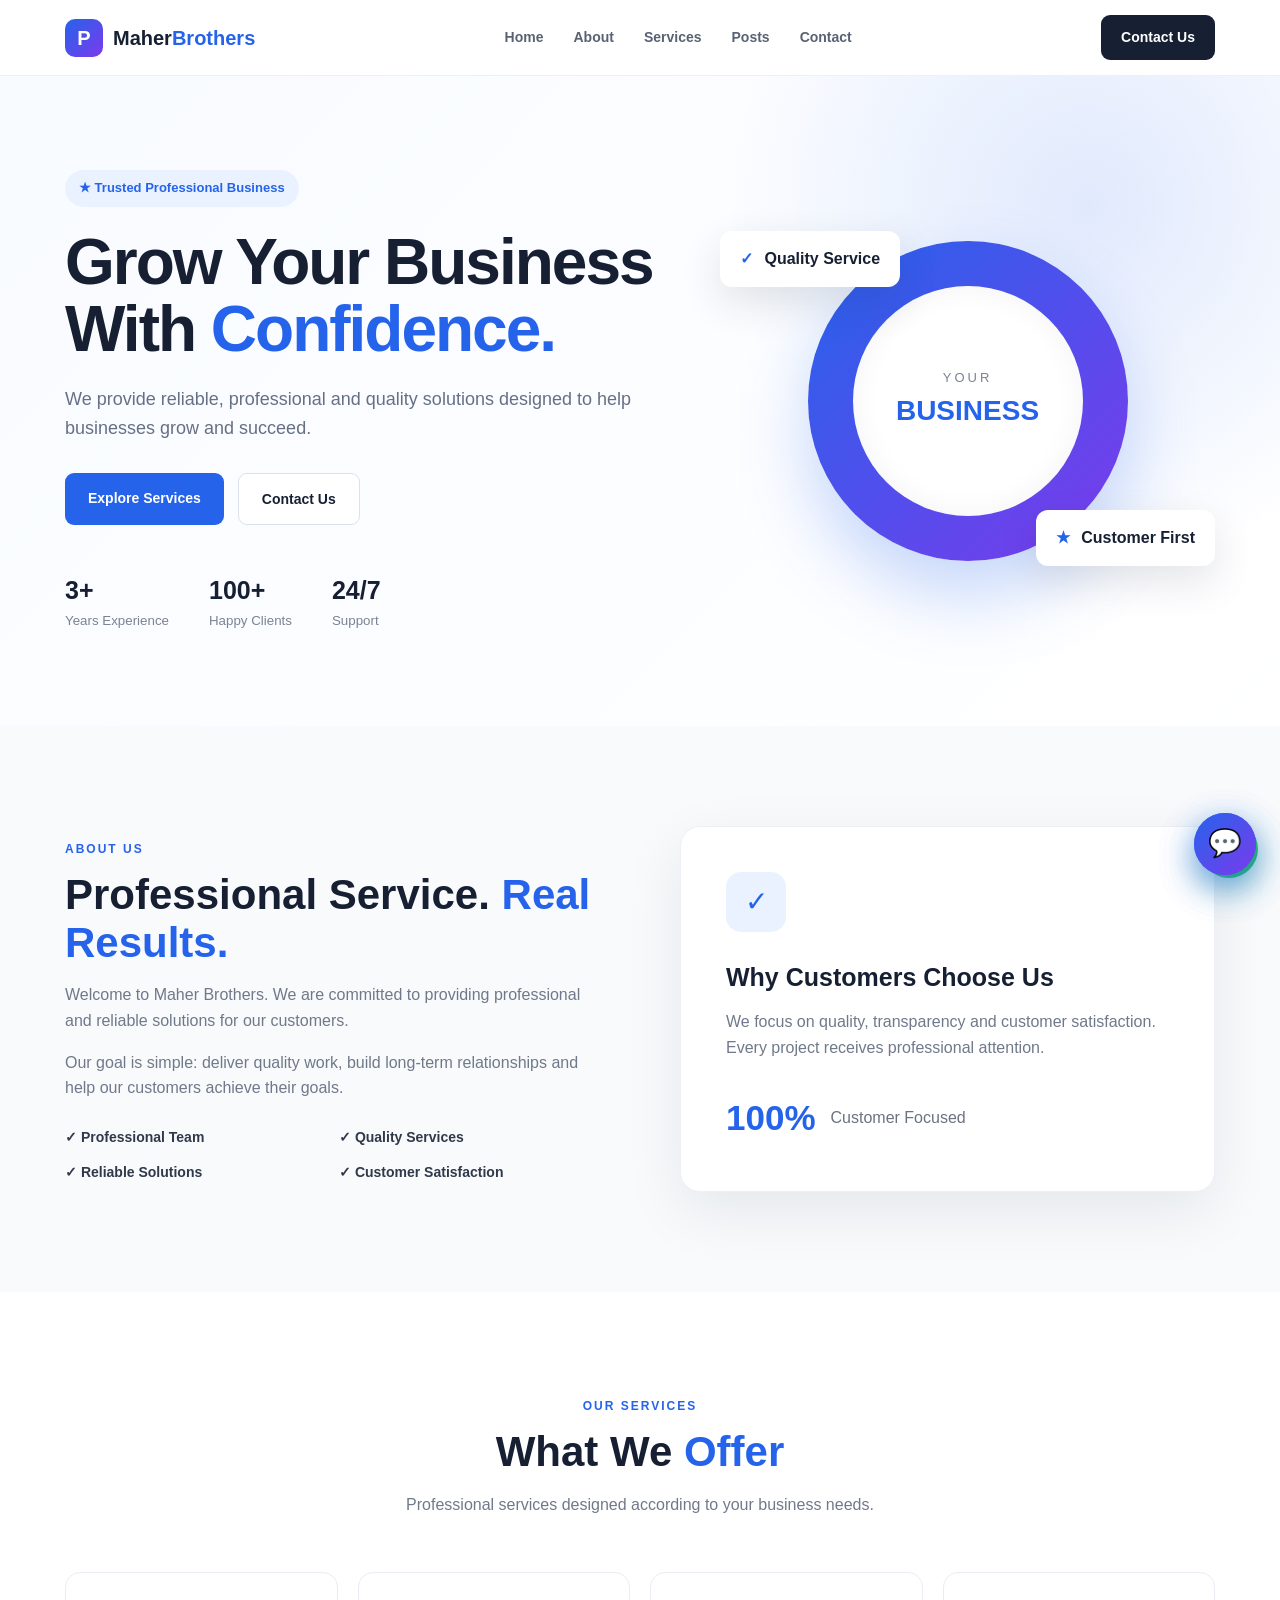
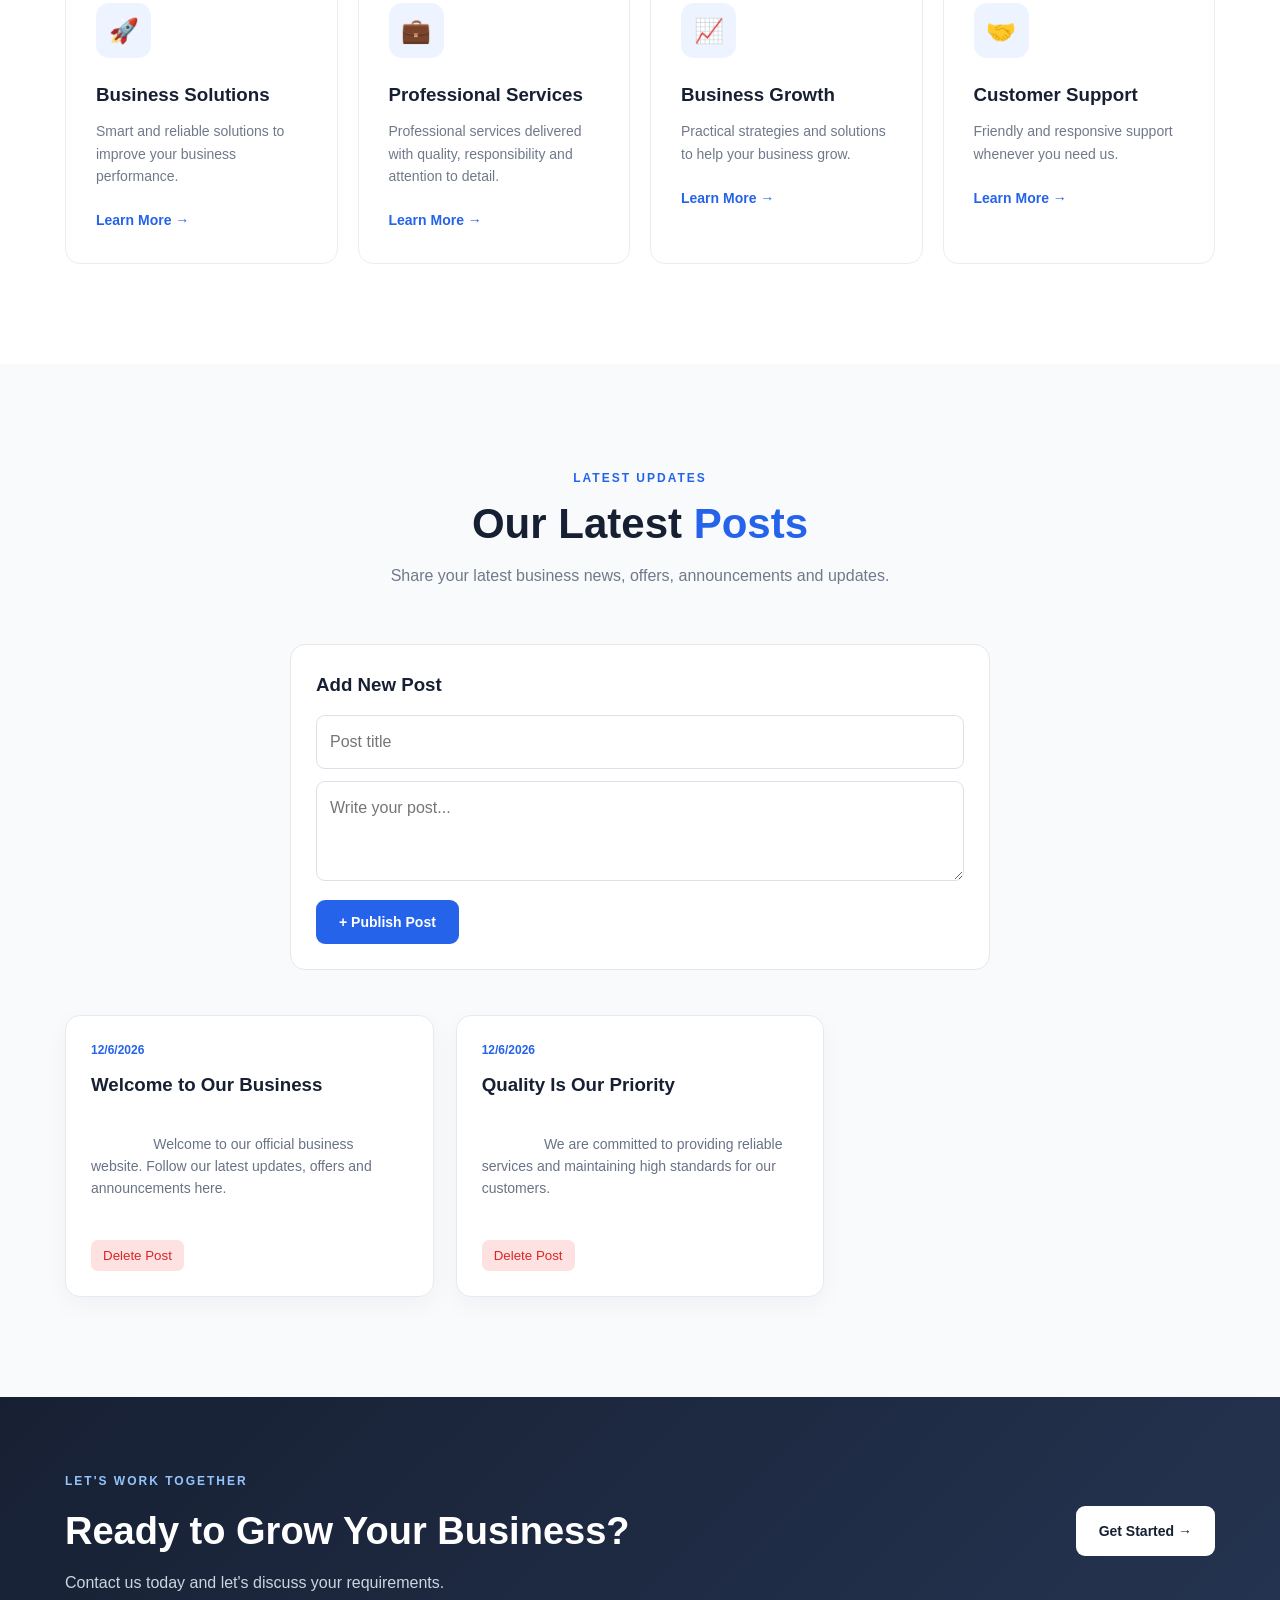
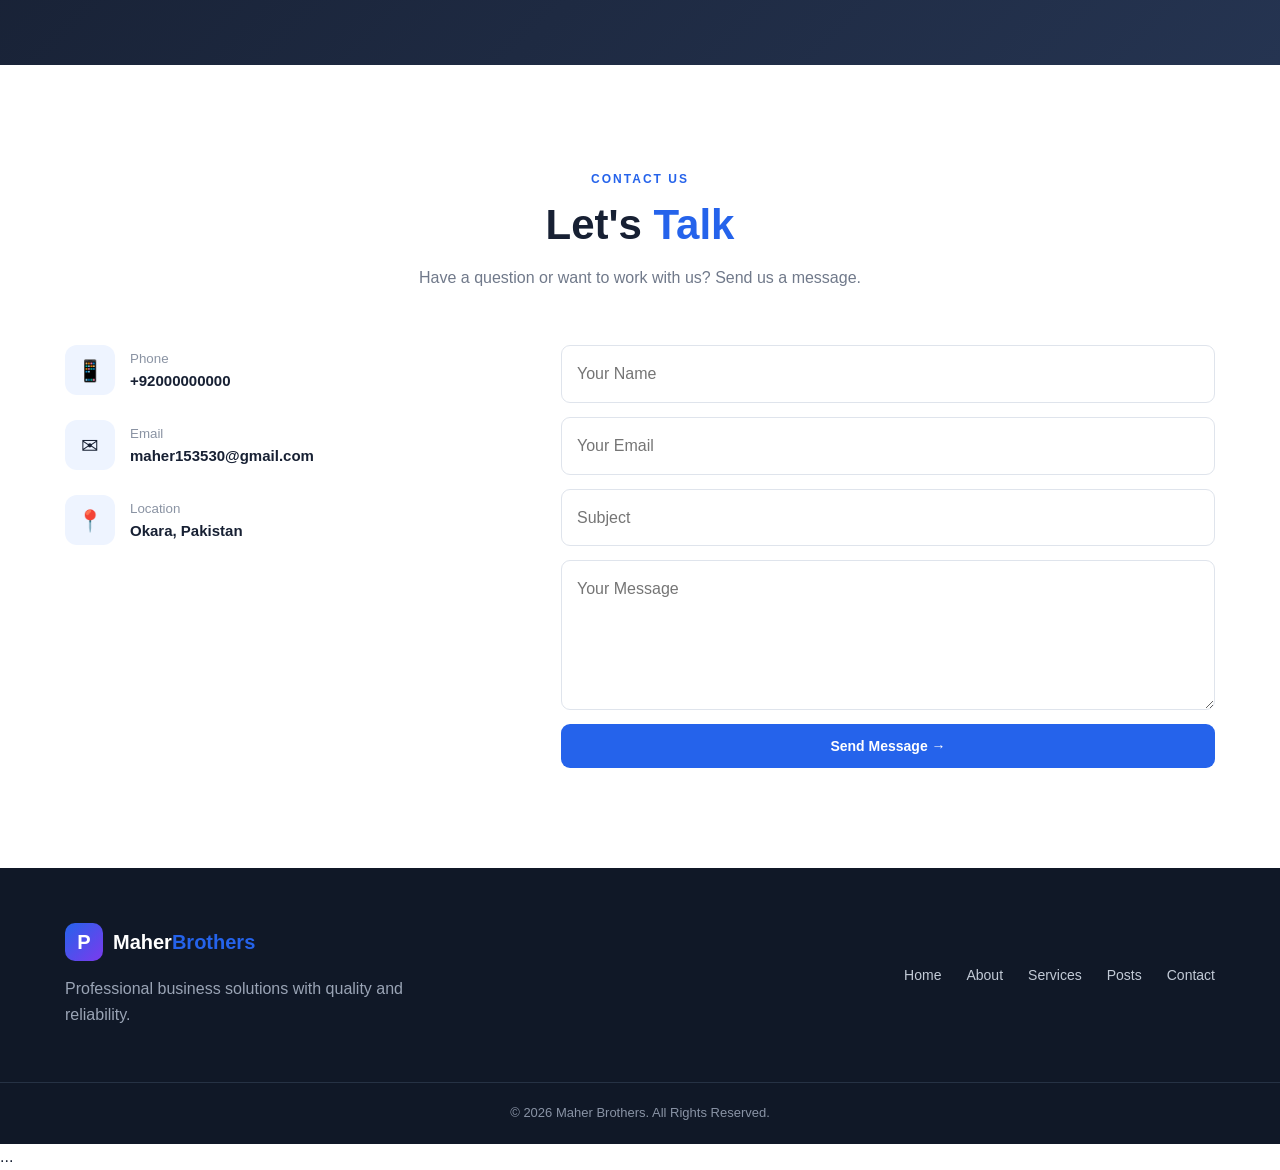
==== index.html @ 135125dd "Initial business website" ====
<!DOCTYPE html>
<html lang="en">
<head>
    <meta charset="UTF-8">
    <meta name="viewport" content="width=device-width, initial-scale=1.0">

    <title>Maher Group | Professional Business Solutions</title>

    <meta name="description"
          content="Maher Group provides professional products and services with quality, reliability and customer satisfaction.">

    <link rel="stylesheet" href="style.css">
</head>
<!-- CHAT WIDGET -->
<div
    class="chat-button"
    id="chatButton"
    onclick="openBusinessChat()"
>
    💬
</div>

<div class="chat-box" id="chatBox">

    <div class="chat-header">

        <div>
            <strong>Chat With Us</strong>
            <small>We usually reply quickly</small>
        </div>

        <button id="closeChat">
            ×
        </button>

    </div>


    <div class="chat-body" id="chatBody">

        <div class="chat-welcome">
            👋 Hello! How can we help you?
        </div>

    </div>


    <div class="visitor-form" id="visitorForm">

        <input
            type="text"
            id="visitorName"
            placeholder="Your name"
        >

        <button id="startChat">
            Start Chat
        </button>

    </div>


    <div
        class="chat-input-area"
        id="chatInputArea"
        style="display:none;"
    >

        <input
            type="text"
            id="chatMessage"
            placeholder="Type your message..."
        >

        <button id="sendChat">
            ➤
        </button>

    </div>

</div>

<body>

<!-- ================= NAVBAR ================= -->

<header class="navbar">

    <div class="container nav-container">

        <a href="#home" class="logo">
            <span class="logo-icon">P</span>
            <span>Maher<span>Brothers</span></span>
        </a>

        <nav id="navMenu">

            <a href="#home">Home</a>
            <a href="#about">About</a>
            <a href="#services">Services</a>
            <a href="#posts">Posts</a>
            <a href="#contact">Contact</a>

        </nav>

        <a href="#contact" class="nav-button">
            Contact Us
        </a>

        <button class="menu-btn" id="menuBtn">
            ☰
        </button>

    </div>

</header>


<!-- ================= HERO ================= -->

<section class="hero" id="home">

    <div class="container hero-content">

        <div class="hero-text">

            <span class="badge">
                ★ Trusted Professional Business
            </span>

            <h1>
                Grow Your Business With
                <span>Confidence.</span>
            </h1>

            <p>
                We provide reliable, professional and quality solutions
                designed to help businesses grow and succeed.
            </p>

            <div class="hero-buttons">

                <a href="#services" class="btn primary">
                    Explore Services
                </a>

                <a href="#contact" class="btn secondary">
                    Contact Us
                </a>

            </div>

            <div class="hero-stats">

                <div>
                    <strong>3+</strong>
                    <small>Years Experience</small>
                </div>

                <div>
                    <strong>100+</strong>
                    <small>Happy Clients</small>
                </div>

                <div>
                    <strong>24/7</strong>
                    <small>Support</small>
                </div>

            </div>

        </div>


        <div class="hero-card">

            <div class="floating-card card-one">
                <span>✓</span>
                Quality Service
            </div>

            <div class="business-circle">

                <div class="circle-inner">
                    <span>YOUR</span>
                    <strong>BUSINESS</strong>
                </div>

            </div>

            <div class="floating-card card-two">
                <span>★</span>
                Customer First
            </div>

        </div>

    </div>

</section>


<!-- ================= ABOUT ================= -->

<section class="section about" id="about">

    <div class="container two-column">

        <div>

            <span class="section-tag">
                ABOUT US
            </span>

            <h2>
                Professional Service.
                <span>Real Results.</span>
            </h2>

            <p>
                Welcome to Maher Brothers. We are committed to providing
                professional and reliable solutions for our customers.
            </p>

            <p>
                Our goal is simple: deliver quality work, build long-term
                relationships and help our customers achieve their goals.
            </p>

            <div class="check-list">

                <div>✓ Professional Team</div>
                <div>✓ Quality Services</div>
                <div>✓ Reliable Solutions</div>
                <div>✓ Customer Satisfaction</div>

            </div>

        </div>


        <div class="about-box">

            <div class="about-icon">
                ✓
            </div>

            <h3>
                Why Customers Choose Us
            </h3>

            <p>
                We focus on quality, transparency and customer satisfaction.
                Every project receives professional attention.
            </p>

            <div class="mini-stat">

                <strong>100%</strong>

                <span>
                    Customer Focused
                </span>

            </div>

        </div>

    </div>

</section>


<!-- ================= SERVICES ================= -->

<section class="section services" id="services">

    <div class="container">

        <div class="section-heading">

            <span class="section-tag">
                OUR SERVICES
            </span>

            <h2>
                What We <span>Offer</span>
            </h2>

            <p>
                Professional services designed according to your business needs.
            </p>

        </div>


        <div class="service-grid">

            <div class="service-card">

                <div class="service-icon">
                    🚀
                </div>

                <h3>
                    Business Solutions
                </h3>

                <p>
                    Smart and reliable solutions to improve your business
                    performance.
                </p>

                <a href="#contact">
                    Learn More →
                </a>

            </div>


            <div class="service-card">

                <div class="service-icon">
                    💼
                </div>

                <h3>
                    Professional Services
                </h3>

                <p>
                    Professional services delivered with quality,
                    responsibility and attention to detail.
                </p>

                <a href="#contact">
                    Learn More →
                </a>

            </div>


            <div class="service-card">

                <div class="service-icon">
                    📈
                </div>

                <h3>
                    Business Growth
                </h3>

                <p>
                    Practical strategies and solutions to help your business
                    grow.
                </p>

                <a href="#contact">
                    Learn More →
                </a>

            </div>


            <div class="service-card">

                <div class="service-icon">
                    🤝
                </div>

                <h3>
                    Customer Support
                </h3>

                <p>
                    Friendly and responsive support whenever you need us.
                </p>

                <a href="#contact">
                    Learn More →
                </a>

            </div>

        </div>

    </div>

</section>


<!-- ================= POSTS ================= -->

<section class="section posts-section" id="posts">

    <div class="container">

        <div class="section-heading">

            <span class="section-tag">
                LATEST UPDATES
            </span>

            <h2>
                Our Latest <span>Posts</span>
            </h2>

            <p>
                Share your latest business news, offers, announcements and updates.
            </p>

        </div>


        <!-- ADD POST AREA -->

        <div class="post-admin">

            <h3>
                Add New Post
            </h3>

            <input
                type="text"
                id="postTitle"
                placeholder="Post title"
            >

            <textarea
                id="postContent"
                placeholder="Write your post..."
            ></textarea>

            <button
                class="btn primary"
                onclick="addPost()"
            >
                + Publish Post
            </button>

        </div>


        <!-- POSTS -->

        <div
            class="posts-grid"
            id="postsContainer"
        >

        </div>

    </div>

</section>


<!-- ================= CTA ================= -->

<section class="cta">

    <div class="container cta-content">

        <div>

            <span>
                LET'S WORK TOGETHER
            </span>

            <h2>
                Ready to Grow Your Business?
            </h2>

            <p>
                Contact us today and let's discuss your requirements.
            </p>

        </div>

        <a href="#contact" class="btn white">
            Get Started →
        </a>

    </div>

</section>


<!-- ================= CONTACT ================= -->

<section class="section contact" id="contact">

    <div class="container">

        <div class="section-heading">

            <span class="section-tag">
                CONTACT US
            </span>

            <h2>
                Let's <span>Talk</span>
            </h2>

            <p>
                Have a question or want to work with us?
                Send us a message.
            </p>

        </div>


        <div class="contact-grid">

            <div class="contact-info">

                <div class="contact-item">

                    <div class="contact-icon">
                        📱
                    </div>

                    <div>
                        <small>Phone</small>
                        <strong>+92000000000</strong>
                    </div>

                </div>


                <div class="contact-item">

                    <div class="contact-icon">
                        ✉
                    </div>

                    <div>
                        <small>Email</small>
                        <strong>maher153530@gmail.com</strong>
                    </div>

                </div>


                <div class="contact-item">

                    <div class="contact-icon">
                        📍
                    </div>

                    <div>
                        <small>Location</small>
                        <strong>Okara, Pakistan</strong>
                    </div>

                </div>

            </div>


            <form
                class="contact-form"
                onsubmit="sendMessage(event)"
            >

                <input
                    type="text"
                    id="name"
                    placeholder="Your Name"
                    required
                >

                <input
                    type="email"
                    id="email"
                    placeholder="Your Email"
                    required
                >

                <input
                    type="text"
                    id="subject"
                    placeholder="Subject"
                    required
                >

                <textarea
                    id="message"
                    placeholder="Your Message"
                    required
                ></textarea>

                <button class="btn primary">
                    Send Message →
                </button>

            </form>

        </div>

    </div>

</section>


<!-- ================= WHATSAPP ================= -->

<a
    href="https://wa.me/92000000000"
    target="_blank"
    class="whatsapp"
    title="Chat on WhatsApp"
>
    <span>☎</span>
</a>


<!-- ================= FOOTER ================= -->

<footer>

    <div class="container footer-content">

        <div>

            <a href="#home" class="logo footer-logo">
                <span class="logo-icon">P</span>
                <span>Maher<span>Brothers</span></span>
            </a>

            <p>
                Professional business solutions with quality and reliability.
            </p>

        </div>


        <div class="footer-links">

            <a href="#home">Home</a>
            <a href="#about">About</a>
            <a href="#services">Services</a>
            <a href="#posts">Posts</a>
            <a href="#contact">Contact</a>

        </div>

    </div>


    <div class="copyright">

        © <span id="year"></span> Maher Brothers.
        All Rights Reserved.

    </div>

</footer>


<script src="script.js"></script>


<!-- CHAT WIDGET -->

<div class="chat-button" id="chatButton">
    💬
</div>

...
</body>
</html>
---- style.css ----
/* =========================
   RESET
========================= */

* {
    margin: 0;
    padding: 0;
    box-sizing: border-box;
}

html {
    scroll-behavior: smooth;
}

body {
    font-family: Arial, Helvetica, sans-serif;
    color: #172033;
    background: #ffffff;
    line-height: 1.6;
}

a {
    text-decoration: none;
    color: inherit;
}

.container {
    width: 90%;
    max-width: 1150px;
    margin: auto;
}


/* =========================
   NAVBAR
========================= */

.navbar {
    position: sticky;
    top: 0;
    z-index: 1000;
    background: rgba(255,255,255,0.95);
    backdrop-filter: blur(12px);
    border-bottom: 1px solid #edf0f5;
}

.nav-container {
    height: 75px;
    display: flex;
    align-items: center;
    justify-content: space-between;
}

.logo {
    display: flex;
    align-items: center;
    gap: 10px;
    font-size: 20px;
    font-weight: 800;
}

.logo > span:last-child > span {
    color: #2563eb;
}

.logo-icon {
    width: 38px;
    height: 38px;
    display: grid;
    place-items: center;
    color: white;
    border-radius: 10px;
    background: linear-gradient(135deg,#2563eb,#7c3aed);
}

nav {
    display: flex;
    gap: 30px;
}

nav a {
    font-size: 14px;
    font-weight: 600;
    color: #596274;
    transition: .3s;
}

nav a:hover {
    color: #2563eb;
}

.nav-button {
    padding: 11px 20px;
    border-radius: 9px;
    background: #172033;
    color: white;
    font-size: 14px;
    font-weight: 700;
}

.menu-btn {
    display: none;
    border: none;
    background: none;
    font-size: 27px;
    cursor: pointer;
}


/* =========================
   HERO
========================= */

.hero {
    min-height: 650px;
    display: flex;
    align-items: center;
    background:
        radial-gradient(circle at 85% 20%, rgba(37,99,235,.13), transparent 30%),
        linear-gradient(135deg,#f8fbff,#ffffff);
}

.hero-content {
    display: grid;
    grid-template-columns: 1.1fr .9fr;
    align-items: center;
    gap: 50px;
    padding: 70px 0;
}

.badge {
    display: inline-block;
    padding: 8px 14px;
    background: #eaf2ff;
    color: #2563eb;
    border-radius: 30px;
    font-size: 13px;
    font-weight: 700;
    margin-bottom: 22px;
}

.hero h1 {
    font-size: clamp(42px,5vw,68px);
    line-height: 1.05;
    letter-spacing: -2px;
    margin-bottom: 22px;
}

.hero h1 span {
    color: #2563eb;
}

.hero p {
    max-width: 600px;
    color: #667085;
    font-size: 18px;
    margin-bottom: 30px;
}

.hero-buttons {
    display: flex;
    gap: 14px;
    margin-bottom: 45px;
}

.btn {
    display: inline-block;
    padding: 14px 23px;
    border-radius: 9px;
    border: none;
    cursor: pointer;
    font-weight: 700;
    font-size: 14px;
    transition: .3s;
}

.primary {
    background: #2563eb;
    color: white;
}

.primary:hover {
    background: #1d4ed8;
    transform: translateY(-2px);
}

.secondary {
    border: 1px solid #dce2eb;
    color: #172033;
    background: white;
}

.secondary:hover {
    border-color: #2563eb;
    color: #2563eb;
}

.hero-stats {
    display: flex;
    gap: 40px;
}

.hero-stats div {
    display: flex;
    flex-direction: column;
}

.hero-stats strong {
    font-size: 25px;
}

.hero-stats small {
    color: #7a8394;
}


/* HERO VISUAL */

.hero-card {
    min-height: 420px;
    position: relative;
    display: grid;
    place-items: center;
}

.business-circle {
    width: 320px;
    height: 320px;
    border-radius: 50%;
    display: grid;
    place-items: center;
    background:
        linear-gradient(135deg,#2563eb,#7c3aed);
    box-shadow: 0 35px 70px rgba(37,99,235,.25);
}

.circle-inner {
    width: 230px;
    height: 230px;
    border-radius: 50%;
    background: white;
    display: flex;
    flex-direction: column;
    align-items: center;
    justify-content: center;
    box-shadow: inset 0 0 30px rgba(0,0,0,.05);
}

.circle-inner span {
    font-size: 13px;
    letter-spacing: 3px;
    color: #7a8394;
}

.circle-inner strong {
    color: #2563eb;
    font-size: 28px;
}

.floating-card {
    position: absolute;
    padding: 15px 20px;
    background: white;
    border-radius: 12px;
    box-shadow: 0 15px 40px rgba(31,41,55,.12);
    font-weight: 700;
}

.floating-card span {
    color: #2563eb;
    margin-right: 7px;
}

.card-one {
    top: 40px;
    left: 0;
}

.card-two {
    bottom: 45px;
    right: 0;
}


/* =========================
   SECTIONS
========================= */

.section {
    padding: 100px 0;
}

.section-tag {
    display: inline-block;
    color: #2563eb;
    font-size: 12px;
    font-weight: 800;
    letter-spacing: 2px;
    margin-bottom: 12px;
}

.section-heading {
    text-align: center;
    max-width: 650px;
    margin: 0 auto 55px;
}

.section-heading h2,
.two-column h2 {
    font-size: 42px;
    line-height: 1.15;
    margin-bottom: 15px;
}

.section-heading h2 span,
.two-column h2 span {
    color: #2563eb;
}

.section-heading p,
.two-column p {
    color: #70798a;
}


/* =========================
   ABOUT
========================= */

.about {
    background: #f8fafc;
}

.two-column {
    display: grid;
    grid-template-columns: 1fr 1fr;
    gap: 80px;
    align-items: center;
}

.two-column p {
    margin-bottom: 16px;
}

.check-list {
    margin-top: 25px;
    display: grid;
    grid-template-columns: 1fr 1fr;
    gap: 13px;
    font-weight: 700;
    font-size: 14px;
}

.check-list div {
    color: #30394a;
}

.about-box {
    padding: 45px;
    background: white;
    border-radius: 20px;
    box-shadow: 0 20px 60px rgba(15,23,42,.08);
    border: 1px solid #edf0f5;
}

.about-icon {
    width: 60px;
    height: 60px;
    display: grid;
    place-items: center;
    border-radius: 15px;
    background: #eaf2ff;
    color: #2563eb;
    font-size: 28px;
    margin-bottom: 25px;
}

.about-box h3 {
    font-size: 25px;
    margin-bottom: 12px;
}

.mini-stat {
    display: flex;
    align-items: center;
    gap: 15px;
    margin-top: 30px;
}

.mini-stat strong {
    font-size: 35px;
    color: #2563eb;
}

.mini-stat span {
    color: #6b7280;
}


/* =========================
   SERVICES
========================= */

.service-grid {
    display: grid;
    grid-template-columns: repeat(4,1fr);
    gap: 20px;
}

.service-card {
    padding: 30px;
    border: 1px solid #e9edf3;
    border-radius: 15px;
    transition: .3s;
    background: white;
}

.service-card:hover {
    transform: translateY(-7px);
    box-shadow: 0 20px 45px rgba(15,23,42,.09);
    border-color: #cddcff;
}

.service-icon {
    width: 55px;
    height: 55px;
    display: grid;
    place-items: center;
    background: #eef4ff;
    border-radius: 13px;
    font-size: 24px;
    margin-bottom: 22px;
}

.service-card h3 {
    margin-bottom: 10px;
}

.service-card p {
    color: #70798a;
    font-size: 14px;
    margin-bottom: 20px;
}

.service-card a {
    color: #2563eb;
    font-weight: 700;
    font-size: 14px;
}


/* =========================
   POSTS
========================= */

.posts-section {
    background: #f8fafc;
}

.post-admin {
    max-width: 700px;
    margin: 0 auto 45px;
    padding: 25px;
    background: white;
    border-radius: 15px;
    border: 1px solid #e5e7eb;
}

.post-admin h3 {
    margin-bottom: 15px;
}

.post-admin input,
.post-admin textarea {
    width: 100%;
    border: 1px solid #dce1e9;
    border-radius: 9px;
    padding: 13px;
    margin-bottom: 12px;
    font: inherit;
    outline: none;
}

.post-admin textarea {
    min-height: 100px;
    resize: vertical;
}

.post-admin input:focus,
.post-admin textarea:focus {
    border-color: #2563eb;
}

.posts-grid {
    display: grid;
    grid-template-columns: repeat(3,1fr);
    gap: 22px;
}

.post-card {
    background: white;
    border-radius: 15px;
    padding: 25px;
    border: 1px solid #e6eaf0;
    box-shadow: 0 8px 25px rgba(15,23,42,.04);
}

.post-date {
    color: #2563eb;
    font-size: 12px;
    font-weight: 700;
    margin-bottom: 10px;
}

.post-card h3 {
    margin-bottom: 10px;
}

.post-card p {
    color: #697386;
    font-size: 14px;
    white-space: pre-wrap;
}

.delete-post {
    margin-top: 18px;
    border: none;
    background: #fee2e2;
    color: #dc2626;
    padding: 8px 12px;
    border-radius: 7px;
    cursor: pointer;
}


/* =========================
   CTA
========================= */

.cta {
    padding: 70px 0;
    background: linear-gradient(135deg,#172033,#253451);
    color: white;
}

.cta-content {
    display: flex;
    align-items: center;
    justify-content: space-between;
    gap: 30px;
}

.cta span {
    color: #93c5fd;
    font-size: 12px;
    font-weight: 800;
    letter-spacing: 2px;
}

.cta h2 {
    font-size: 38px;
    margin: 8px 0;
}

.cta p {
    color: #cbd5e1;
}

.white {
    background: white;
    color: #172033;
}


/* =========================
   CONTACT
========================= */

.contact-grid {
    display: grid;
    grid-template-columns: .8fr 1.2fr;
    gap: 60px;
}

.contact-info {
    display: flex;
    flex-direction: column;
    gap: 25px;
}

.contact-item {
    display: flex;
    gap: 15px;
    align-items: center;
}

.contact-icon {
    width: 50px;
    height: 50px;
    display: grid;
    place-items: center;
    background: #eef4ff;
    border-radius: 12px;
    font-size: 21px;
}

.contact-item div:last-child {
    display: flex;
    flex-direction: column;
}

.contact-item small {
    color: #8a93a3;
}

.contact-item strong {
    font-size: 15px;
}

.contact-form {
    display: flex;
    flex-direction: column;
    gap: 14px;
}

.contact-form input,
.contact-form textarea {
    width: 100%;
    padding: 15px;
    border: 1px solid #dfe4ec;
    border-radius: 9px;
    outline: none;
    font: inherit;
}

.contact-form textarea {
    min-height: 150px;
    resize: vertical;
}

.contact-form input:focus,
.contact-form textarea:focus {
    border-color: #2563eb;
}


/* =========================
   WHATSAPP
========================= */

.whatsapp {
    position: fixed;
    right: 22px;
    bottom: 22px;
    width: 58px;
    height: 58px;
    border-radius: 50%;
    display: grid;
    place-items: center;
    background: #22c55e;
    color: white;
    font-size: 24px;
    box-shadow: 0 10px 30px rgba(34,197,94,.35);
    z-index: 999;
}


/* =========================
   FOOTER
========================= */

footer {
    background: #101827;
    color: white;
}

.footer-content {
    padding: 55px 0;
    display: flex;
    justify-content: space-between;
    gap: 30px;
}

.footer-logo {
    margin-bottom: 15px;
}

.footer-content p {
    color: #9aa4b5;
    max-width: 350px;
}

.footer-links {
    display: flex;
    gap: 25px;
    align-items: center;
}

.footer-links a {
    color: #c2cad6;
    font-size: 14px;
}

.footer-links a:hover {
    color: white;
}

.copyright {
    border-top: 1px solid #263244;
    text-align: center;
    padding: 20px;
    color: #8993a5;
    font-size: 13px;
}


/* =========================
   MOBILE
========================= */

@media(max-width:900px) {

    nav {
        position: absolute;
        top: 75px;
        left: 0;
        right: 0;
        background: white;
        display: none;
        flex-direction: column;
        padding: 25px;
        border-bottom: 1px solid #eee;
    }

    nav.active {
        display: flex;
    }

    .nav-button {
        display: none;
    }

    .menu-btn {
        display: block;
    }

    .hero-content,
    .two-column,
    .contact-grid {
        grid-template-columns: 1fr;
    }

    .hero {
        min-height: auto;
    }

    .hero-card {
        min-height: 350px;
    }

    .service-grid {
        grid-template-columns: 1fr 1fr;
    }

    .posts-grid {
        grid-template-columns: 1fr 1fr;
    }

    .cta-content {
        flex-direction: column;
        align-items: flex-start;
    }

}


@media(max-width:600px) {

    .section {
        padding: 70px 0;
    }

    .hero-content {
        padding: 50px 0;
    }

    .hero h1 {
        font-size: 42px;
    }

    .hero-buttons {
        flex-direction: column;
    }

    .hero-buttons .btn {
        text-align: center;
    }

    .hero-stats {
        gap: 20px;
    }

    .business-circle {
        width: 250px;
        height: 250px;
    }

    .circle-inner {
        width: 180px;
        height: 180px;
    }

    .circle-inner strong {
        font-size: 22px;
    }

    .floating-card {
        font-size: 12px;
        padding: 11px;
    }

    .card-one {
        left: 0;
    }

    .card-two {
        right: 0;
    }

    .section-heading h2,
    .two-column h2 {
        font-size: 34px;
    }

    .service-grid,
    .posts-grid {
        grid-template-columns: 1fr;
    }

    .check-list {
        grid-template-columns: 1fr;
    }

    .about-box {
        padding: 30px;
    }

    .cta h2 {
        font-size: 30px;
    }

    .footer-content {
        flex-direction: column;
    }

    .footer-links {
        flex-wrap: wrap;
    }

}
/* =========================
   CHAT WIDGET
========================= */

.chat-button {
    position: fixed;
    right: 24px;
    bottom: 25px;
    width: 62px;
    height: 62px;
    border-radius: 50%;
    background: linear-gradient(135deg, #2563eb, #7c3aed);
    color: white;
    display: grid;
    place-items: center;
    font-size: 27px;
    cursor: pointer;
    box-shadow: 0 12px 35px rgba(37, 99, 235, .35);
    z-index: 2000;
    transition: .3s;
}

.chat-button:hover {
    transform: scale(1.08);
}


.chat-box {
    position: fixed;
    right: 24px;
    bottom: 100px;
    width: 350px;
    height: 500px;
    background: white;
    border-radius: 18px;
    overflow: hidden;
    box-shadow: 0 25px 70px rgba(15, 23, 42, .22);
    border: 1px solid #e5e7eb;
    display: none;
    flex-direction: column;
    z-index: 1999;
}

.chat-box.active {
    display: flex;
}


/* CHAT HEADER */

.chat-header {
    min-height: 70px;
    padding: 15px 18px;
    background: linear-gradient(135deg, #2563eb, #7c3aed);
    color: white;
    display: flex;
    align-items: center;
    justify-content: space-between;
}

.chat-header div {
    display: flex;
    flex-direction: column;
}

.chat-header strong {
    font-size: 16px;
}

.chat-header small {
    opacity: .85;
    font-size: 11px;
    margin-top: 3px;
}

.chat-header button {
    border: none;
    background: rgba(255,255,255,.15);
    color: white;
    width: 32px;
    height: 32px;
    border-radius: 50%;
    font-size: 22px;
    cursor: pointer;
}


/* CHAT BODY */

.chat-body {
    flex: 1;
    padding: 18px;
    overflow-y: auto;
    background: #f8fafc;
}

.chat-welcome {
    display: inline-block;
    max-width: 85%;
    padding: 11px 14px;
    background: white;
    border-radius: 13px 13px 13px 3px;
    box-shadow: 0 4px 12px rgba(15,23,42,.05);
    color: #374151;
    font-size: 13px;
}


/* VISITOR FORM */

.visitor-form {
    padding: 15px;
    border-top: 1px solid #e5e7eb;
    background: white;
}

.visitor-form input {
    width: 100%;
    padding: 11px;
    border: 1px solid #dfe4ec;
    border-radius: 8px;
    margin-bottom: 9px;
    outline: none;
}

.visitor-form button {
    width: 100%;
    padding: 11px;
    border: none;
    border-radius: 8px;
    background: #2563eb;
    color: white;
    font-weight: 700;
    cursor: pointer;
}


/* CHAT INPUT */

.chat-input-area {
    padding: 12px;
    display: flex;
    gap: 8px;
    background: white;
    border-top: 1px solid #e5e7eb;
}

.chat-input-area input {
    flex: 1;
    min-width: 0;
    padding: 11px;
    border: 1px solid #dfe4ec;
    border-radius: 9px;
    outline: none;
}

.chat-input-area button {
    width: 44px;
    border: none;
    border-radius: 9px;
    background: #2563eb;
    color: white;
    font-size: 18px;
    cursor: pointer;
}


/* MESSAGE */

.chat-message {
    margin-bottom: 10px;
    padding: 10px 13px;
    max-width: 85%;
    border-radius: 13px;
    font-size: 13px;
    word-wrap: break-word;
}

.chat-message.visitor {
    margin-left: auto;
    background: #2563eb;
    color: white;
    border-radius: 13px 13px 3px 13px;
}

.chat-message.admin {
    margin-right: auto;
    background: white;
    color: #374151;
    border-radius: 13px 13px 13px 3px;
}


/* MOBILE */

@media(max-width:600px) {

    .chat-box {
        right: 10px;
        left: 10px;
        bottom: 90px;
        width: auto;
        height: 500px;
    }

    .chat-button {
        right: 17px;
        bottom: 18px;
    }

}
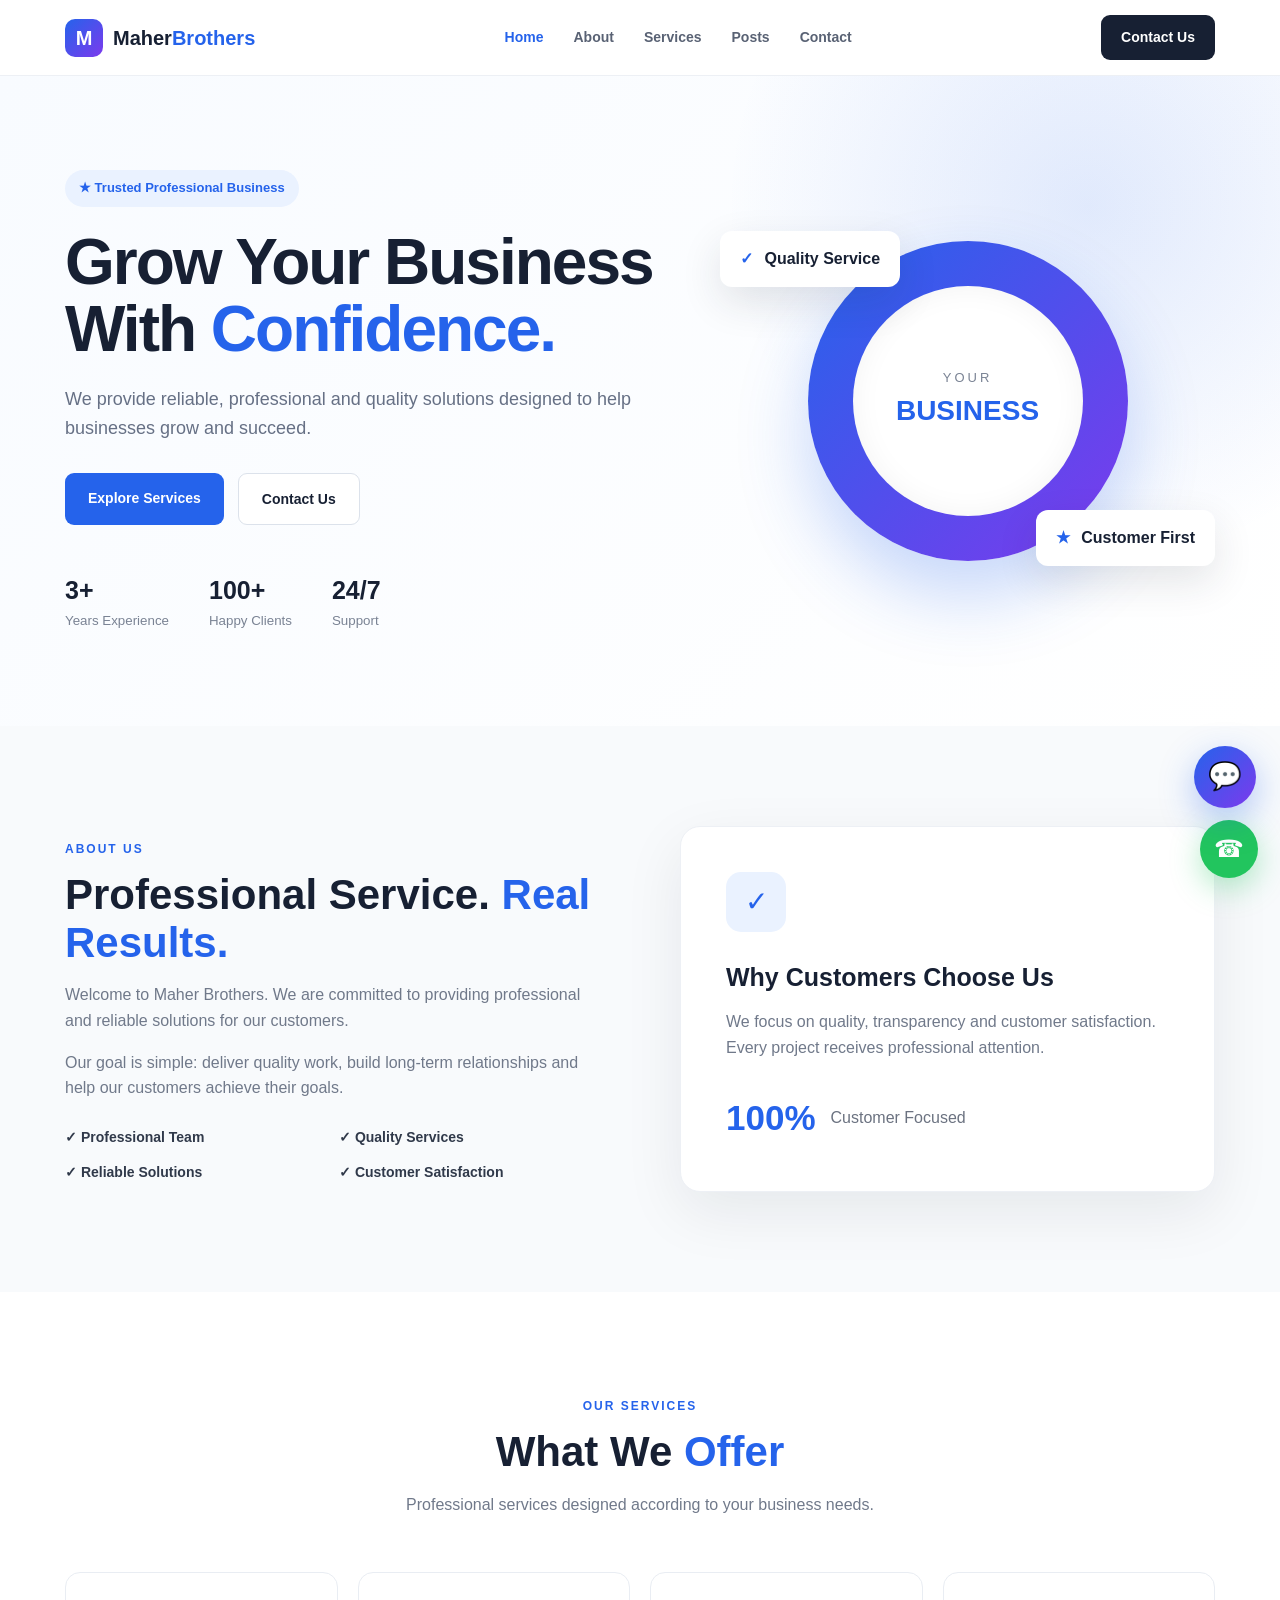
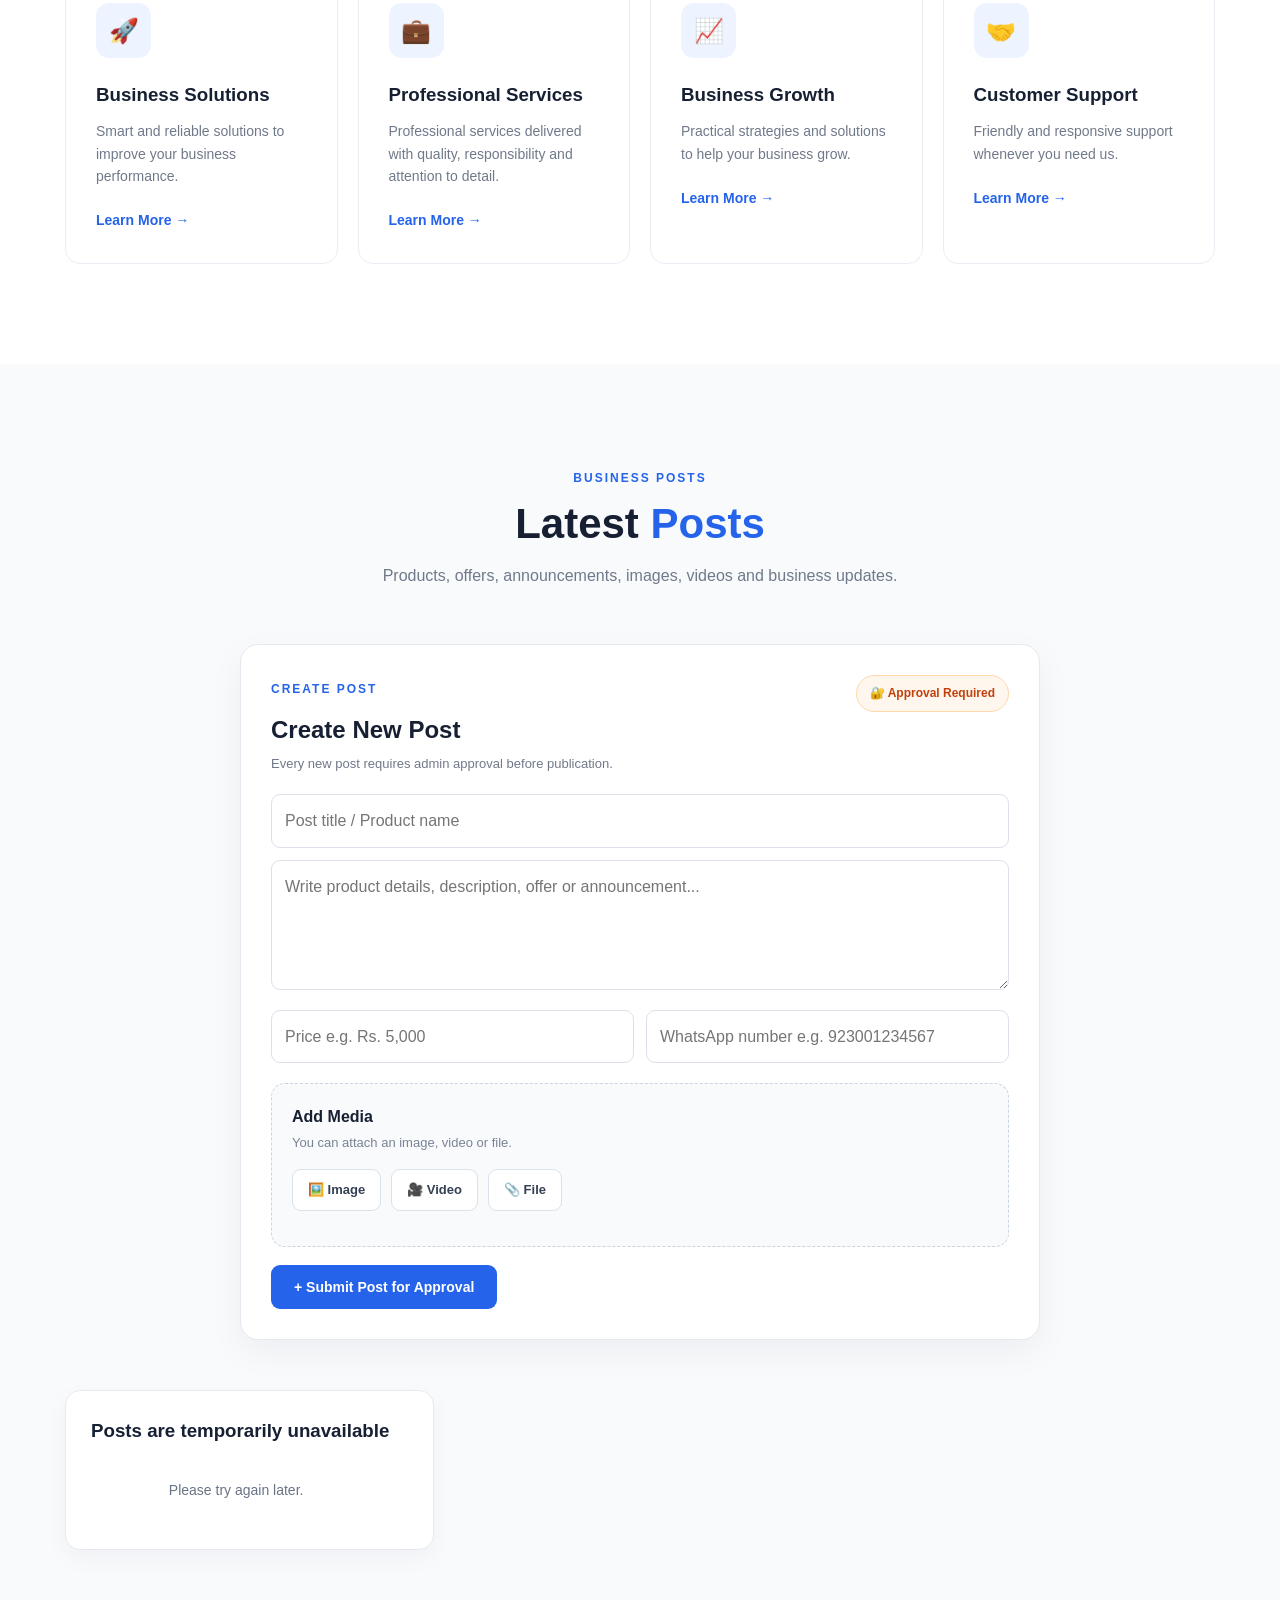
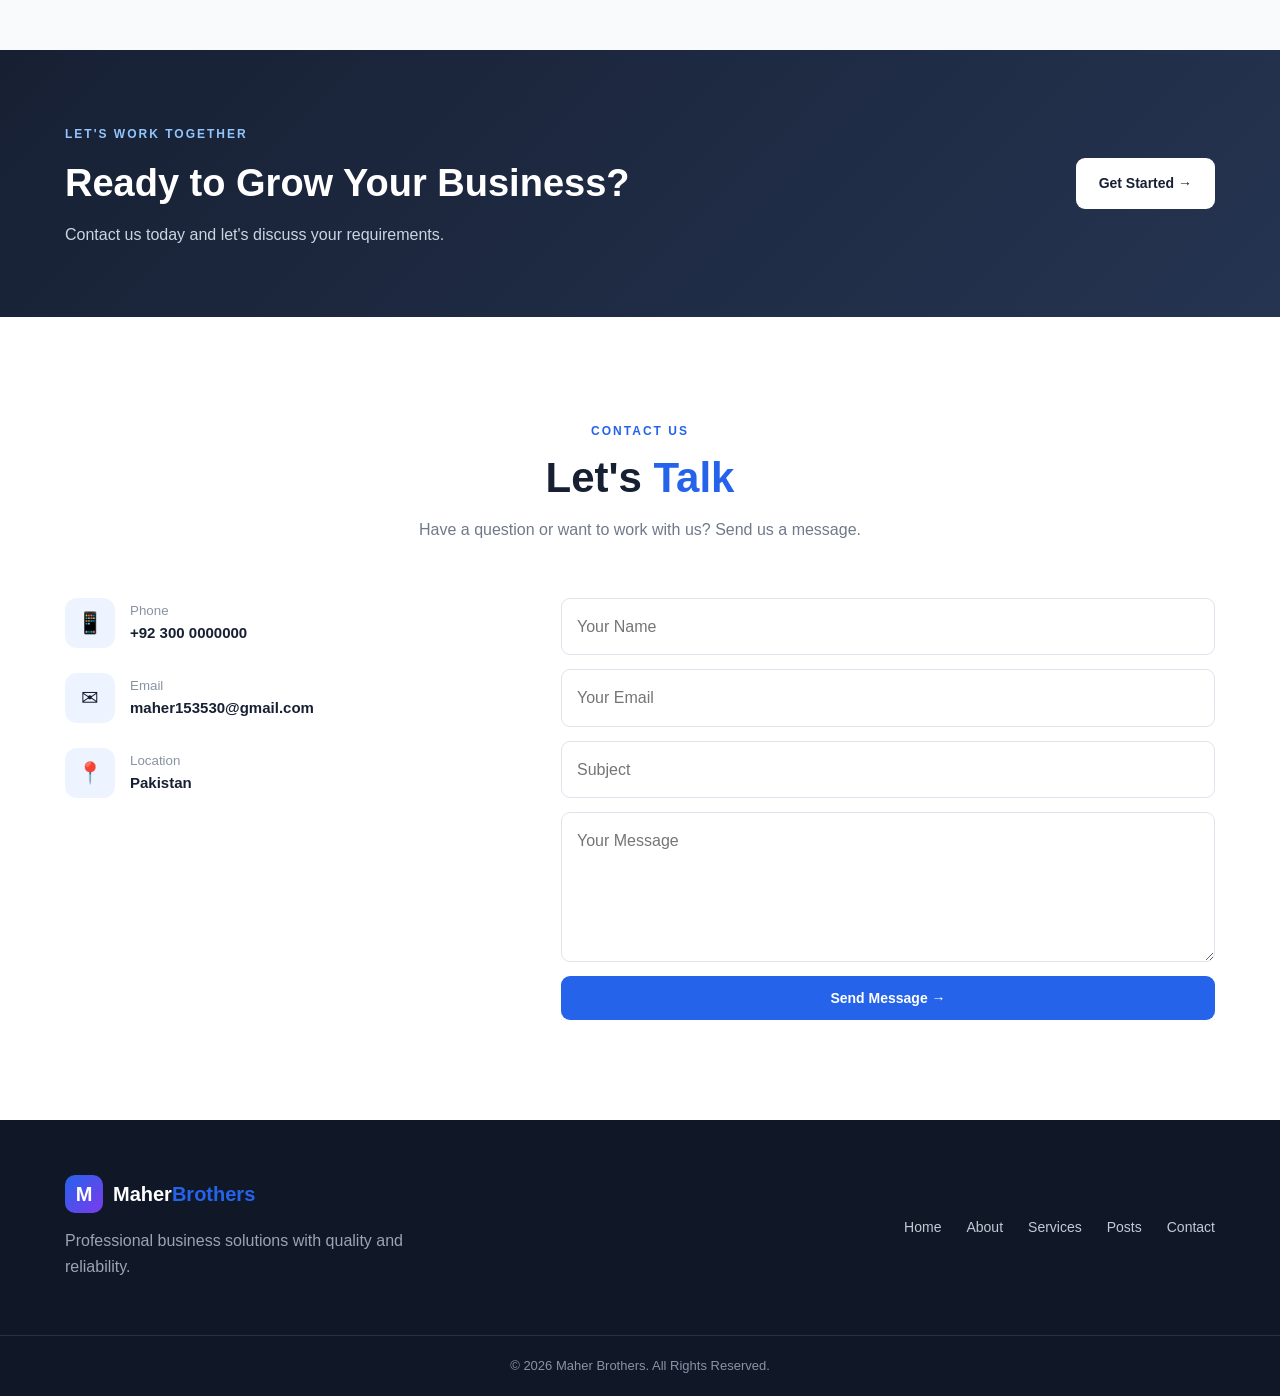
==== commit dc31be35: "Update business website" ====
--- a/index.html
+++ b/index.html
@@ -4,81 +4,13 @@
     <meta charset="UTF-8">
     <meta name="viewport" content="width=device-width, initial-scale=1.0">
 
-    <title>Maher Group | Professional Business Solutions</title>
+    <title>Maher Brothers | Professional Business Solutions</title>
 
     <meta name="description"
-          content="Maher Group provides professional products and services with quality, reliability and customer satisfaction.">
+          content="Maher Brothers - Professional products, services, business updates and customer support.">
 
     <link rel="stylesheet" href="style.css">
 </head>
-<!-- CHAT WIDGET -->
-<div
-    class="chat-button"
-    id="chatButton"
-    onclick="openBusinessChat()"
->
-    💬
-</div>
-
-<div class="chat-box" id="chatBox">
-
-    <div class="chat-header">
-
-        <div>
-            <strong>Chat With Us</strong>
-            <small>We usually reply quickly</small>
-        </div>
-
-        <button id="closeChat">
-            ×
-        </button>
-
-    </div>
-
-
-    <div class="chat-body" id="chatBody">
-
-        <div class="chat-welcome">
-            👋 Hello! How can we help you?
-        </div>
-
-    </div>
-
-
-    <div class="visitor-form" id="visitorForm">
-
-        <input
-            type="text"
-            id="visitorName"
-            placeholder="Your name"
-        >
-
-        <button id="startChat">
-            Start Chat
-        </button>
-
-    </div>
-
-
-    <div
-        class="chat-input-area"
-        id="chatInputArea"
-        style="display:none;"
-    >
-
-        <input
-            type="text"
-            id="chatMessage"
-            placeholder="Type your message..."
-        >
-
-        <button id="sendChat">
-            ➤
-        </button>
-
-    </div>
-
-</div>
 
 <body>
 
@@ -89,25 +21,27 @@
     <div class="container nav-container">
 
         <a href="#home" class="logo">
-            <span class="logo-icon">P</span>
+            <span class="logo-icon">M</span>
             <span>Maher<span>Brothers</span></span>
         </a>
 
         <nav id="navMenu">
-
             <a href="#home">Home</a>
             <a href="#about">About</a>
             <a href="#services">Services</a>
             <a href="#posts">Posts</a>
             <a href="#contact">Contact</a>
-
         </nav>
 
         <a href="#contact" class="nav-button">
             Contact Us
         </a>
 
-        <button class="menu-btn" id="menuBtn">
+        <button
+            type="button"
+            class="menu-btn"
+            id="menuBtn"
+            aria-label="Open menu">
             ☰
         </button>
 
@@ -116,7 +50,7 @@
 </header>
 
 
-<!-- ================= HERO ================= -->
+<!-- ================= HOME ================= -->
 
 <section class="hero" id="home">
 
@@ -208,9 +142,7 @@
 
         <div>
 
-            <span class="section-tag">
-                ABOUT US
-            </span>
+            <span class="section-tag">ABOUT US</span>
 
             <h2>
                 Professional Service.
@@ -228,12 +160,10 @@
             </p>
 
             <div class="check-list">
-
                 <div>✓ Professional Team</div>
                 <div>✓ Quality Services</div>
                 <div>✓ Reliable Solutions</div>
                 <div>✓ Customer Satisfaction</div>
-
             </div>
 
         </div>
@@ -241,9 +171,7 @@
 
         <div class="about-box">
 
-            <div class="about-icon">
-                ✓
-            </div>
+            <div class="about-icon">✓</div>
 
             <h3>
                 Why Customers Choose Us
@@ -255,13 +183,8 @@
             </p>
 
             <div class="mini-stat">
-
                 <strong>100%</strong>
-
-                <span>
-                    Customer Focused
-                </span>
-
+                <span>Customer Focused</span>
             </div>
 
         </div>
@@ -279,9 +202,7 @@
 
         <div class="section-heading">
 
-            <span class="section-tag">
-                OUR SERVICES
-            </span>
+            <span class="section-tag">OUR SERVICES</span>
 
             <h2>
                 What We <span>Offer</span>
@@ -298,87 +219,63 @@
 
             <div class="service-card">
 
-                <div class="service-icon">
-                    🚀
-                </div>
-
-                <h3>
-                    Business Solutions
-                </h3>
+                <div class="service-icon">🚀</div>
+
+                <h3>Business Solutions</h3>
 
                 <p>
                     Smart and reliable solutions to improve your business
                     performance.
                 </p>
 
-                <a href="#contact">
-                    Learn More →
-                </a>
+                <a href="#contact">Learn More →</a>
 
             </div>
 
 
             <div class="service-card">
 
-                <div class="service-icon">
-                    💼
-                </div>
-
-                <h3>
-                    Professional Services
-                </h3>
+                <div class="service-icon">💼</div>
+
+                <h3>Professional Services</h3>
 
                 <p>
                     Professional services delivered with quality,
                     responsibility and attention to detail.
                 </p>
 
-                <a href="#contact">
-                    Learn More →
-                </a>
+                <a href="#contact">Learn More →</a>
 
             </div>
 
 
             <div class="service-card">
 
-                <div class="service-icon">
-                    📈
-                </div>
-
-                <h3>
-                    Business Growth
-                </h3>
+                <div class="service-icon">📈</div>
+
+                <h3>Business Growth</h3>
 
                 <p>
                     Practical strategies and solutions to help your business
                     grow.
                 </p>
 
-                <a href="#contact">
-                    Learn More →
-                </a>
+                <a href="#contact">Learn More →</a>
 
             </div>
 
 
             <div class="service-card">
 
-                <div class="service-icon">
-                    🤝
-                </div>
-
-                <h3>
-                    Customer Support
-                </h3>
+                <div class="service-icon">🤝</div>
+
+                <h3>Customer Support</h3>
 
                 <p>
                     Friendly and responsive support whenever you need us.
                 </p>
 
-                <a href="#contact">
-                    Learn More →
-                </a>
+                <a href="#contact">Learn More →</a>
 
             </div>
 
@@ -397,46 +294,167 @@
 
         <div class="section-heading">
 
-            <span class="section-tag">
-                LATEST UPDATES
-            </span>
+            <span class="section-tag">BUSINESS POSTS</span>
 
             <h2>
-                Our Latest <span>Posts</span>
+                Latest <span>Posts</span>
             </h2>
 
             <p>
-                Share your latest business news, offers, announcements and updates.
-            </p>
-
-        </div>
-
-
-        <!-- ADD POST AREA -->
+                Products, offers, announcements, images, videos and business
+                updates.
+            </p>
+
+        </div>
+
+
+        <!-- CREATE POST -->
 
         <div class="post-admin">
 
-            <h3>
-                Add New Post
-            </h3>
+            <div class="post-admin-title">
+
+                <div>
+                    <span class="section-tag">CREATE POST</span>
+
+                    <h3>
+                        Create New Post
+                    </h3>
+
+                    <p>
+                        Every new post requires admin approval before publication.
+                    </p>
+                </div>
+
+                <span class="approval-badge">
+                    🔐 Approval Required
+                </span>
+
+            </div>
+
 
             <input
                 type="text"
                 id="postTitle"
-                placeholder="Post title"
+                placeholder="Post title / Product name"
+                maxlength="150"
             >
+
 
             <textarea
                 id="postContent"
-                placeholder="Write your post..."
+                placeholder="Write product details, description, offer or announcement..."
+                maxlength="5000"
             ></textarea>
 
+
+            <!-- PRODUCT OPTIONS -->
+
+            <div class="product-fields">
+
+                <input
+                    type="text"
+                    id="postPrice"
+                    placeholder="Price e.g. Rs. 5,000"
+                    maxlength="80"
+                >
+
+                <input
+                    type="text"
+                    id="postWhatsapp"
+                    placeholder="WhatsApp number e.g. 923001234567"
+                    maxlength="20"
+                >
+
+            </div>
+
+
+            <!-- MEDIA -->
+
+            <div class="media-area">
+
+                <h4>
+                    Add Media
+                </h4>
+
+                <p>
+                    You can attach an image, video or file.
+                </p>
+
+                <div class="media-buttons">
+
+                    <label
+                        class="media-btn"
+                        for="postImage">
+                        🖼️ Image
+                    </label>
+
+                    <input
+                        type="file"
+                        id="postImage"
+                        accept="image/*"
+                        hidden
+                    >
+
+
+                    <label
+                        class="media-btn"
+                        for="postVideo">
+                        🎥 Video
+                    </label>
+
+                    <input
+                        type="file"
+                        id="postVideo"
+                        accept="video/*"
+                        hidden
+                    >
+
+
+                    <label
+                        class="media-btn"
+                        for="postFile">
+                        📎 File
+                    </label>
+
+                    <input
+                        type="file"
+                        id="postFile"
+                        accept=".pdf,.doc,.docx,.xls,.xlsx,.txt,.zip"
+                        hidden
+                    >
+
+                </div>
+
+
+                <div
+                    id="selectedMedia"
+                    class="selected-media">
+                </div>
+
+
+                <div
+                    id="imagePreview"
+                    class="image-preview">
+                </div>
+
+            </div>
+
+
             <button
+                type="button"
                 class="btn primary"
-                onclick="addPost()"
-            >
-                + Publish Post
+                id="submitPostBtn">
+
+                + Submit Post for Approval
+
             </button>
+
+
+            <div
+                id="postStatus"
+                class="post-status">
+            </div>
 
         </div>
 
@@ -445,9 +463,7 @@
 
         <div
             class="posts-grid"
-            id="postsContainer"
-        >
-
+            id="postsContainer">
         </div>
 
     </div>
@@ -463,9 +479,7 @@
 
         <div>
 
-            <span>
-                LET'S WORK TOGETHER
-            </span>
+            <span>LET'S WORK TOGETHER</span>
 
             <h2>
                 Ready to Grow Your Business?
@@ -494,9 +508,7 @@
 
         <div class="section-heading">
 
-            <span class="section-tag">
-                CONTACT US
-            </span>
+            <span class="section-tag">CONTACT US</span>
 
             <h2>
                 Let's <span>Talk</span>
@@ -516,13 +528,11 @@
 
                 <div class="contact-item">
 
-                    <div class="contact-icon">
-                        📱
-                    </div>
+                    <div class="contact-icon">📱</div>
 
                     <div>
                         <small>Phone</small>
-                        <strong>+92000000000</strong>
+                        <strong>+92 300 0000000</strong>
                     </div>
 
                 </div>
@@ -530,9 +540,7 @@
 
                 <div class="contact-item">
 
-                    <div class="contact-icon">
-                        ✉
-                    </div>
+                    <div class="contact-icon">✉</div>
 
                     <div>
                         <small>Email</small>
@@ -544,13 +552,11 @@
 
                 <div class="contact-item">
 
-                    <div class="contact-icon">
-                        📍
-                    </div>
+                    <div class="contact-icon">📍</div>
 
                     <div>
                         <small>Location</small>
-                        <strong>Okara, Pakistan</strong>
+                        <strong>Pakistan</strong>
                     </div>
 
                 </div>
@@ -560,8 +566,7 @@
 
             <form
                 class="contact-form"
-                onsubmit="sendMessage(event)"
-            >
+                id="contactForm">
 
                 <input
                     type="text"
@@ -587,11 +592,14 @@
                 <textarea
                     id="message"
                     placeholder="Your Message"
-                    required
-                ></textarea>
-
-                <button class="btn primary">
+                    required></textarea>
+
+                <button
+                    type="submit"
+                    class="btn primary">
+
                     Send Message →
+
                 </button>
 
             </form>
@@ -606,15 +614,106 @@
 <!-- ================= WHATSAPP ================= -->
 
 <a
-    href="https://wa.me/92000000000"
+    href="https://wa.me/923000000000"
     target="_blank"
+    rel="noopener noreferrer"
     class="whatsapp"
-    title="Chat on WhatsApp"
->
-    <span>☎</span>
+    title="Chat on WhatsApp">
+
+    ☎
+
 </a>
 
 
+<!-- ================= CHAT ================= -->
+
+<div
+    class="chat-button"
+    id="chatButton"
+    title="Chat With Us">
+
+    💬
+
+</div>
+
+
+<div
+    class="chat-box"
+    id="chatBox">
+
+    <div class="chat-header">
+
+        <div>
+            <strong>Chat With Us</strong>
+            <small>We usually reply quickly</small>
+        </div>
+
+        <button
+            type="button"
+            id="closeChat">
+            ×
+        </button>
+
+    </div>
+
+
+    <div
+        class="chat-body"
+        id="chatBody">
+
+        <div class="chat-welcome">
+            👋 Hello! How can we help you?
+        </div>
+
+    </div>
+
+
+    <div
+        class="visitor-form"
+        id="visitorForm">
+
+        <input
+            type="text"
+            id="visitorName"
+            placeholder="Your name"
+            maxlength="80"
+        >
+
+        <button
+            type="button"
+            id="startChat">
+
+            Start Chat
+
+        </button>
+
+    </div>
+
+
+    <div
+        class="chat-input-area"
+        id="chatInputArea">
+
+        <input
+            type="text"
+            id="chatMessage"
+            placeholder="Type your message..."
+            maxlength="2000"
+        >
+
+        <button
+            type="button"
+            id="sendChat">
+
+            ➤
+
+        </button>
+
+    </div>
+
+</div>
+
+
 <!-- ================= FOOTER ================= -->
 
 <footer>
@@ -624,8 +723,13 @@
         <div>
 
             <a href="#home" class="logo footer-logo">
-                <span class="logo-icon">P</span>
-                <span>Maher<span>Brothers</span></span>
+
+                <span class="logo-icon">M</span>
+
+                <span>
+                    Maher<span>Brothers</span>
+                </span>
+
             </a>
 
             <p>
@@ -650,7 +754,8 @@
 
     <div class="copyright">
 
-        © <span id="year"></span> Maher Brothers.
+        © <span id="year"></span>
+        Maher Brothers.
         All Rights Reserved.
 
     </div>
@@ -658,15 +763,8 @@
 </footer>
 
 
+<!-- ONLY ONE JS FILE -->
 <script src="script.js"></script>
 
-
-<!-- CHAT WIDGET -->
-
-<div class="chat-button" id="chatButton">
-    💬
-</div>
-
-...
 </body>
 </html>
--- a/style.css
+++ b/style.css
@@ -1,6 +1,6 @@
-/* =========================
+/* =====================================================
    RESET
-========================= */
+===================================================== */
 
 * {
     margin: 0;
@@ -19,9 +19,19 @@
     line-height: 1.6;
 }
 
+body.chat-open {
+    overflow: hidden;
+}
+
 a {
     text-decoration: none;
     color: inherit;
+}
+
+button,
+input,
+textarea {
+    font-family: inherit;
 }
 
 .container {
@@ -31,21 +41,21 @@
 }
 
 
-/* =========================
+/* =====================================================
    NAVBAR
-========================= */
+===================================================== */
 
 .navbar {
     position: sticky;
     top: 0;
     z-index: 1000;
-    background: rgba(255,255,255,0.95);
+    background: rgba(255,255,255,.96);
     backdrop-filter: blur(12px);
     border-bottom: 1px solid #edf0f5;
 }
 
 .nav-container {
-    height: 75px;
+    min-height: 75px;
     display: flex;
     align-items: center;
     justify-content: space-between;
@@ -85,7 +95,8 @@
     transition: .3s;
 }
 
-nav a:hover {
+nav a:hover,
+nav a.active {
     color: #2563eb;
 }
 
@@ -107,9 +118,9 @@
 }
 
 
-/* =========================
+/* =====================================================
    HERO
-========================= */
+===================================================== */
 
 .hero {
     min-height: 650px;
@@ -229,8 +240,7 @@
     border-radius: 50%;
     display: grid;
     place-items: center;
-    background:
-        linear-gradient(135deg,#2563eb,#7c3aed);
+    background: linear-gradient(135deg,#2563eb,#7c3aed);
     box-shadow: 0 35px 70px rgba(37,99,235,.25);
 }
 
@@ -282,9 +292,9 @@
 }
 
 
-/* =========================
+/* =====================================================
    SECTIONS
-========================= */
+===================================================== */
 
 .section {
     padding: 100px 0;
@@ -323,9 +333,9 @@
 }
 
 
-/* =========================
+/* =====================================================
    ABOUT
-========================= */
+===================================================== */
 
 .about {
     background: #f8fafc;
@@ -397,9 +407,9 @@
 }
 
 
-/* =========================
+/* =====================================================
    SERVICES
-========================= */
+===================================================== */
 
 .service-grid {
     display: grid;
@@ -449,29 +459,56 @@
 }
 
 
-/* =========================
+/* =====================================================
    POSTS
-========================= */
+===================================================== */
 
 .posts-section {
     background: #f8fafc;
 }
 
 .post-admin {
-    max-width: 700px;
-    margin: 0 auto 45px;
-    padding: 25px;
-    background: white;
-    border-radius: 15px;
-    border: 1px solid #e5e7eb;
-}
-
-.post-admin h3 {
-    margin-bottom: 15px;
+    max-width: 800px;
+    margin: 0 auto 50px;
+    padding: 30px;
+    background: white;
+    border-radius: 18px;
+    border: 1px solid #e4e8ef;
+    box-shadow: 0 12px 35px rgba(15,23,42,.05);
+}
+
+.post-admin-title {
+    display: flex;
+    justify-content: space-between;
+    align-items: flex-start;
+    gap: 20px;
+    margin-bottom: 20px;
+}
+
+.post-admin-title h3 {
+    font-size: 24px;
+    margin-bottom: 4px;
+}
+
+.post-admin-title p {
+    color: #70798a;
+    font-size: 13px;
+}
+
+.approval-badge {
+    background: #fff7ed;
+    color: #c2410c;
+    border: 1px solid #fed7aa;
+    border-radius: 30px;
+    padding: 8px 13px;
+    font-size: 12px;
+    font-weight: 700;
+    white-space: nowrap;
 }
 
 .post-admin input,
-.post-admin textarea {
+.post-admin textarea,
+.product-fields input {
     width: 100%;
     border: 1px solid #dce1e9;
     border-radius: 9px;
@@ -479,16 +516,139 @@
     margin-bottom: 12px;
     font: inherit;
     outline: none;
+    background: white;
 }
 
 .post-admin textarea {
-    min-height: 100px;
+    min-height: 130px;
     resize: vertical;
 }
 
 .post-admin input:focus,
 .post-admin textarea:focus {
     border-color: #2563eb;
+    box-shadow: 0 0 0 3px rgba(37,99,235,.08);
+}
+
+.product-fields {
+    display: grid;
+    grid-template-columns: 1fr 1fr;
+    gap: 12px;
+}
+
+.product-fields input {
+    margin-bottom: 15px;
+}
+
+.media-area {
+    border: 1px dashed #cbd5e1;
+    border-radius: 14px;
+    padding: 20px;
+    margin: 5px 0 18px;
+    background: #f8fafc;
+}
+
+.media-area h4 {
+    margin-bottom: 3px;
+}
+
+.media-area > p {
+    color: #7a8394;
+    font-size: 13px;
+    margin-bottom: 15px;
+}
+
+.media-buttons {
+    display: flex;
+    flex-wrap: wrap;
+    gap: 10px;
+}
+
+.media-btn {
+    display: inline-flex;
+    align-items: center;
+    justify-content: center;
+    gap: 7px;
+    padding: 10px 15px;
+    border-radius: 9px;
+    background: white;
+    border: 1px solid #dbe2ea;
+    color: #344054;
+    font-size: 13px;
+    font-weight: 700;
+    cursor: pointer;
+    transition: .2s;
+}
+
+.media-btn:hover {
+    border-color: #2563eb;
+    color: #2563eb;
+    transform: translateY(-1px);
+}
+
+.selected-media {
+    margin-top: 14px;
+}
+
+.selected-file {
+    display: flex;
+    align-items: center;
+    justify-content: space-between;
+    gap: 10px;
+    background: white;
+    border: 1px solid #e5e7eb;
+    padding: 10px 12px;
+    border-radius: 9px;
+    font-size: 13px;
+}
+
+.remove-file {
+    border: none;
+    background: #fee2e2;
+    color: #dc2626;
+    padding: 5px 8px;
+    border-radius: 6px;
+    cursor: pointer;
+}
+
+.image-preview {
+    margin-top: 15px;
+}
+
+.image-preview img {
+    display: block;
+    max-width: 220px;
+    max-height: 180px;
+    object-fit: cover;
+    border-radius: 10px;
+    border: 1px solid #e5e7eb;
+}
+
+.post-submit-btn {
+    width: 100%;
+}
+
+.post-status {
+    display: none;
+    margin-top: 14px;
+    padding: 11px 14px;
+    border-radius: 9px;
+    font-size: 13px;
+    font-weight: 700;
+}
+
+.post-status.show {
+    display: block;
+}
+
+.post-status.success {
+    background: #ecfdf3;
+    color: #15803d;
+}
+
+.post-status.error {
+    background: #fef2f2;
+    color: #dc2626;
 }
 
 .posts-grid {
@@ -503,6 +663,7 @@
     padding: 25px;
     border: 1px solid #e6eaf0;
     box-shadow: 0 8px 25px rgba(15,23,42,.04);
+    overflow: hidden;
 }
 
 .post-date {
@@ -522,20 +683,56 @@
     white-space: pre-wrap;
 }
 
-.delete-post {
+.post-media {
+    margin: -25px -25px 20px;
+}
+
+.post-media img,
+.post-media video {
+    width: 100%;
+    max-height: 300px;
+    object-fit: cover;
+    display: block;
+}
+
+.post-file {
+    display: inline-flex;
+    margin-top: 15px;
+    padding: 9px 12px;
+    background: #eef4ff;
+    color: #2563eb;
+    border-radius: 8px;
+    font-size: 13px;
+    font-weight: 700;
+}
+
+.product-info {
+    display: flex;
+    align-items: center;
+    justify-content: space-between;
+    gap: 10px;
     margin-top: 18px;
-    border: none;
-    background: #fee2e2;
-    color: #dc2626;
-    padding: 8px 12px;
-    border-radius: 7px;
-    cursor: pointer;
-}
-
-
-/* =========================
+}
+
+.product-price {
+    font-size: 18px;
+    font-weight: 800;
+    color: #172033;
+}
+
+.product-whatsapp {
+    background: #22c55e;
+    color: white;
+    padding: 9px 13px;
+    border-radius: 8px;
+    font-size: 12px;
+    font-weight: 800;
+}
+
+
+/* =====================================================
    CTA
-========================= */
+===================================================== */
 
 .cta {
     padding: 70px 0;
@@ -572,9 +769,9 @@
 }
 
 
-/* =========================
+/* =====================================================
    CONTACT
-========================= */
+===================================================== */
 
 .contact-grid {
     display: grid;
@@ -644,9 +841,9 @@
 }
 
 
-/* =========================
+/* =====================================================
    WHATSAPP
-========================= */
+===================================================== */
 
 .whatsapp {
     position: fixed;
@@ -661,13 +858,183 @@
     color: white;
     font-size: 24px;
     box-shadow: 0 10px 30px rgba(34,197,94,.35);
-    z-index: 999;
-}
-
-
-/* =========================
+    z-index: 1500;
+}
+
+
+/* =====================================================
+   CHAT
+===================================================== */
+
+.chat-button {
+    position: fixed;
+    right: 24px;
+    bottom: 92px;
+    width: 62px;
+    height: 62px;
+    border-radius: 50%;
+    background: linear-gradient(135deg,#2563eb,#7c3aed);
+    color: white;
+    display: grid;
+    place-items: center;
+    font-size: 27px;
+    cursor: pointer;
+    box-shadow: 0 12px 35px rgba(37,99,235,.35);
+    z-index: 2000;
+    transition: .3s;
+}
+
+.chat-button:hover {
+    transform: scale(1.08);
+}
+
+.chat-box {
+    position: fixed;
+    right: 24px;
+    bottom: 165px;
+    width: 350px;
+    height: 500px;
+    background: white;
+    border-radius: 18px;
+    overflow: hidden;
+    box-shadow: 0 25px 70px rgba(15,23,42,.22);
+    border: 1px solid #e5e7eb;
+    display: none;
+    flex-direction: column;
+    z-index: 1999;
+}
+
+.chat-box.active {
+    display: flex;
+}
+
+.chat-header {
+    min-height: 70px;
+    padding: 15px 18px;
+    background: linear-gradient(135deg,#2563eb,#7c3aed);
+    color: white;
+    display: flex;
+    align-items: center;
+    justify-content: space-between;
+}
+
+.chat-header div {
+    display: flex;
+    flex-direction: column;
+}
+
+.chat-header strong {
+    font-size: 16px;
+}
+
+.chat-header small {
+    opacity: .85;
+    font-size: 11px;
+    margin-top: 3px;
+}
+
+.chat-header button {
+    border: none;
+    background: rgba(255,255,255,.15);
+    color: white;
+    width: 32px;
+    height: 32px;
+    border-radius: 50%;
+    font-size: 22px;
+    cursor: pointer;
+}
+
+.chat-body {
+    flex: 1;
+    padding: 18px;
+    overflow-y: auto;
+    background: #f8fafc;
+}
+
+.chat-welcome,
+.chat-message {
+    display: block;
+    max-width: 85%;
+    padding: 10px 13px;
+    margin-bottom: 10px;
+    border-radius: 13px;
+    font-size: 13px;
+    word-wrap: break-word;
+}
+
+.chat-welcome,
+.chat-message.admin {
+    margin-right: auto;
+    background: white;
+    color: #374151;
+    border-radius: 13px 13px 13px 3px;
+    box-shadow: 0 4px 12px rgba(15,23,42,.05);
+}
+
+.chat-message.visitor {
+    margin-left: auto;
+    background: #2563eb;
+    color: white;
+    border-radius: 13px 13px 3px 13px;
+}
+
+.visitor-form {
+    padding: 15px;
+    border-top: 1px solid #e5e7eb;
+    background: white;
+}
+
+.visitor-form input {
+    width: 100%;
+    padding: 11px;
+    border: 1px solid #dfe4ec;
+    border-radius: 8px;
+    margin-bottom: 9px;
+    outline: none;
+}
+
+.visitor-form button {
+    width: 100%;
+    padding: 11px;
+    border: none;
+    border-radius: 8px;
+    background: #2563eb;
+    color: white;
+    font-weight: 700;
+    cursor: pointer;
+}
+
+.chat-input-area {
+    padding: 12px;
+    display: flex;
+    gap: 8px;
+    background: white;
+    border-top: 1px solid #e5e7eb;
+}
+
+.chat-input-area input {
+    flex: 1;
+    min-width: 0;
+    padding: 11px;
+    border: 1px solid #dfe4ec;
+    border-radius: 9px;
+    outline: none;
+}
+
+.chat-input-area button {
+    width: 44px;
+    border: none;
+    border-radius: 9px;
+    background: #2563eb;
+    color: white;
+    font-size: 18px;
+    cursor: pointer;
+}
+
+
+/* =====================================================
    FOOTER
-========================= */
+===================================================== */
 
 footer {
     background: #101827;
@@ -714,9 +1081,9 @@
 }
 
 
-/* =========================
+/* =====================================================
    MOBILE
-========================= */
+===================================================== */
 
 @media(max-width:900px) {
 
@@ -730,6 +1097,7 @@
         flex-direction: column;
         padding: 25px;
         border-bottom: 1px solid #eee;
+        box-shadow: 0 15px 30px rgba(0,0,0,.06);
     }
 
     nav.active {
@@ -770,7 +1138,6 @@
         flex-direction: column;
         align-items: flex-start;
     }
-
 }
 
 
@@ -819,14 +1186,6 @@
         padding: 11px;
     }
 
-    .card-one {
-        left: 0;
-    }
-
-    .card-two {
-        right: 0;
-    }
-
     .section-heading h2,
     .two-column h2 {
         font-size: 34px;
@@ -857,215 +1216,34 @@
         flex-wrap: wrap;
     }
 
-}
-/* =========================
-   CHAT WIDGET
-========================= */
-
-.chat-button {
-    position: fixed;
-    right: 24px;
-    bottom: 25px;
-    width: 62px;
-    height: 62px;
-    border-radius: 50%;
-    background: linear-gradient(135deg, #2563eb, #7c3aed);
-    color: white;
-    display: grid;
-    place-items: center;
-    font-size: 27px;
-    cursor: pointer;
-    box-shadow: 0 12px 35px rgba(37, 99, 235, .35);
-    z-index: 2000;
-    transition: .3s;
-}
-
-.chat-button:hover {
-    transform: scale(1.08);
-}
-
-
-.chat-box {
-    position: fixed;
-    right: 24px;
-    bottom: 100px;
-    width: 350px;
-    height: 500px;
-    background: white;
-    border-radius: 18px;
-    overflow: hidden;
-    box-shadow: 0 25px 70px rgba(15, 23, 42, .22);
-    border: 1px solid #e5e7eb;
-    display: none;
-    flex-direction: column;
-    z-index: 1999;
-}
-
-.chat-box.active {
-    display: flex;
-}
-
-
-/* CHAT HEADER */
-
-.chat-header {
-    min-height: 70px;
-    padding: 15px 18px;
-    background: linear-gradient(135deg, #2563eb, #7c3aed);
-    color: white;
-    display: flex;
-    align-items: center;
-    justify-content: space-between;
-}
-
-.chat-header div {
-    display: flex;
-    flex-direction: column;
-}
-
-.chat-header strong {
-    font-size: 16px;
-}
-
-.chat-header small {
-    opacity: .85;
-    font-size: 11px;
-    margin-top: 3px;
-}
-
-.chat-header button {
-    border: none;
-    background: rgba(255,255,255,.15);
-    color: white;
-    width: 32px;
-    height: 32px;
-    border-radius: 50%;
-    font-size: 22px;
-    cursor: pointer;
-}
-
-
-/* CHAT BODY */
-
-.chat-body {
-    flex: 1;
-    padding: 18px;
-    overflow-y: auto;
-    background: #f8fafc;
-}
-
-.chat-welcome {
-    display: inline-block;
-    max-width: 85%;
-    padding: 11px 14px;
-    background: white;
-    border-radius: 13px 13px 13px 3px;
-    box-shadow: 0 4px 12px rgba(15,23,42,.05);
-    color: #374151;
-    font-size: 13px;
-}
-
-
-/* VISITOR FORM */
-
-.visitor-form {
-    padding: 15px;
-    border-top: 1px solid #e5e7eb;
-    background: white;
-}
-
-.visitor-form input {
-    width: 100%;
-    padding: 11px;
-    border: 1px solid #dfe4ec;
-    border-radius: 8px;
-    margin-bottom: 9px;
-    outline: none;
-}
-
-.visitor-form button {
-    width: 100%;
-    padding: 11px;
-    border: none;
-    border-radius: 8px;
-    background: #2563eb;
-    color: white;
-    font-weight: 700;
-    cursor: pointer;
-}
-
-
-/* CHAT INPUT */
-
-.chat-input-area {
-    padding: 12px;
-    display: flex;
-    gap: 8px;
-    background: white;
-    border-top: 1px solid #e5e7eb;
-}
-
-.chat-input-area input {
-    flex: 1;
-    min-width: 0;
-    padding: 11px;
-    border: 1px solid #dfe4ec;
-    border-radius: 9px;
-    outline: none;
-}
-
-.chat-input-area button {
-    width: 44px;
-    border: none;
-    border-radius: 9px;
-    background: #2563eb;
-    color: white;
-    font-size: 18px;
-    cursor: pointer;
-}
-
-
-/* MESSAGE */
-
-.chat-message {
-    margin-bottom: 10px;
-    padding: 10px 13px;
-    max-width: 85%;
-    border-radius: 13px;
-    font-size: 13px;
-    word-wrap: break-word;
-}
-
-.chat-message.visitor {
-    margin-left: auto;
-    background: #2563eb;
-    color: white;
-    border-radius: 13px 13px 3px 13px;
-}
-
-.chat-message.admin {
-    margin-right: auto;
-    background: white;
-    color: #374151;
-    border-radius: 13px 13px 13px 3px;
-}
-
-
-/* MOBILE */
-
-@media(max-width:600px) {
+    .post-admin {
+        padding: 20px;
+    }
+
+    .post-admin-title {
+        flex-direction: column;
+    }
+
+    .product-fields {
+        grid-template-columns: 1fr;
+        gap: 0;
+    }
 
     .chat-box {
         right: 10px;
         left: 10px;
-        bottom: 90px;
+        bottom: 155px;
         width: auto;
         height: 500px;
     }
 
     .chat-button {
         right: 17px;
+        bottom: 88px;
+    }
+
+    .whatsapp {
+        right: 17px;
         bottom: 18px;
     }
-
 }
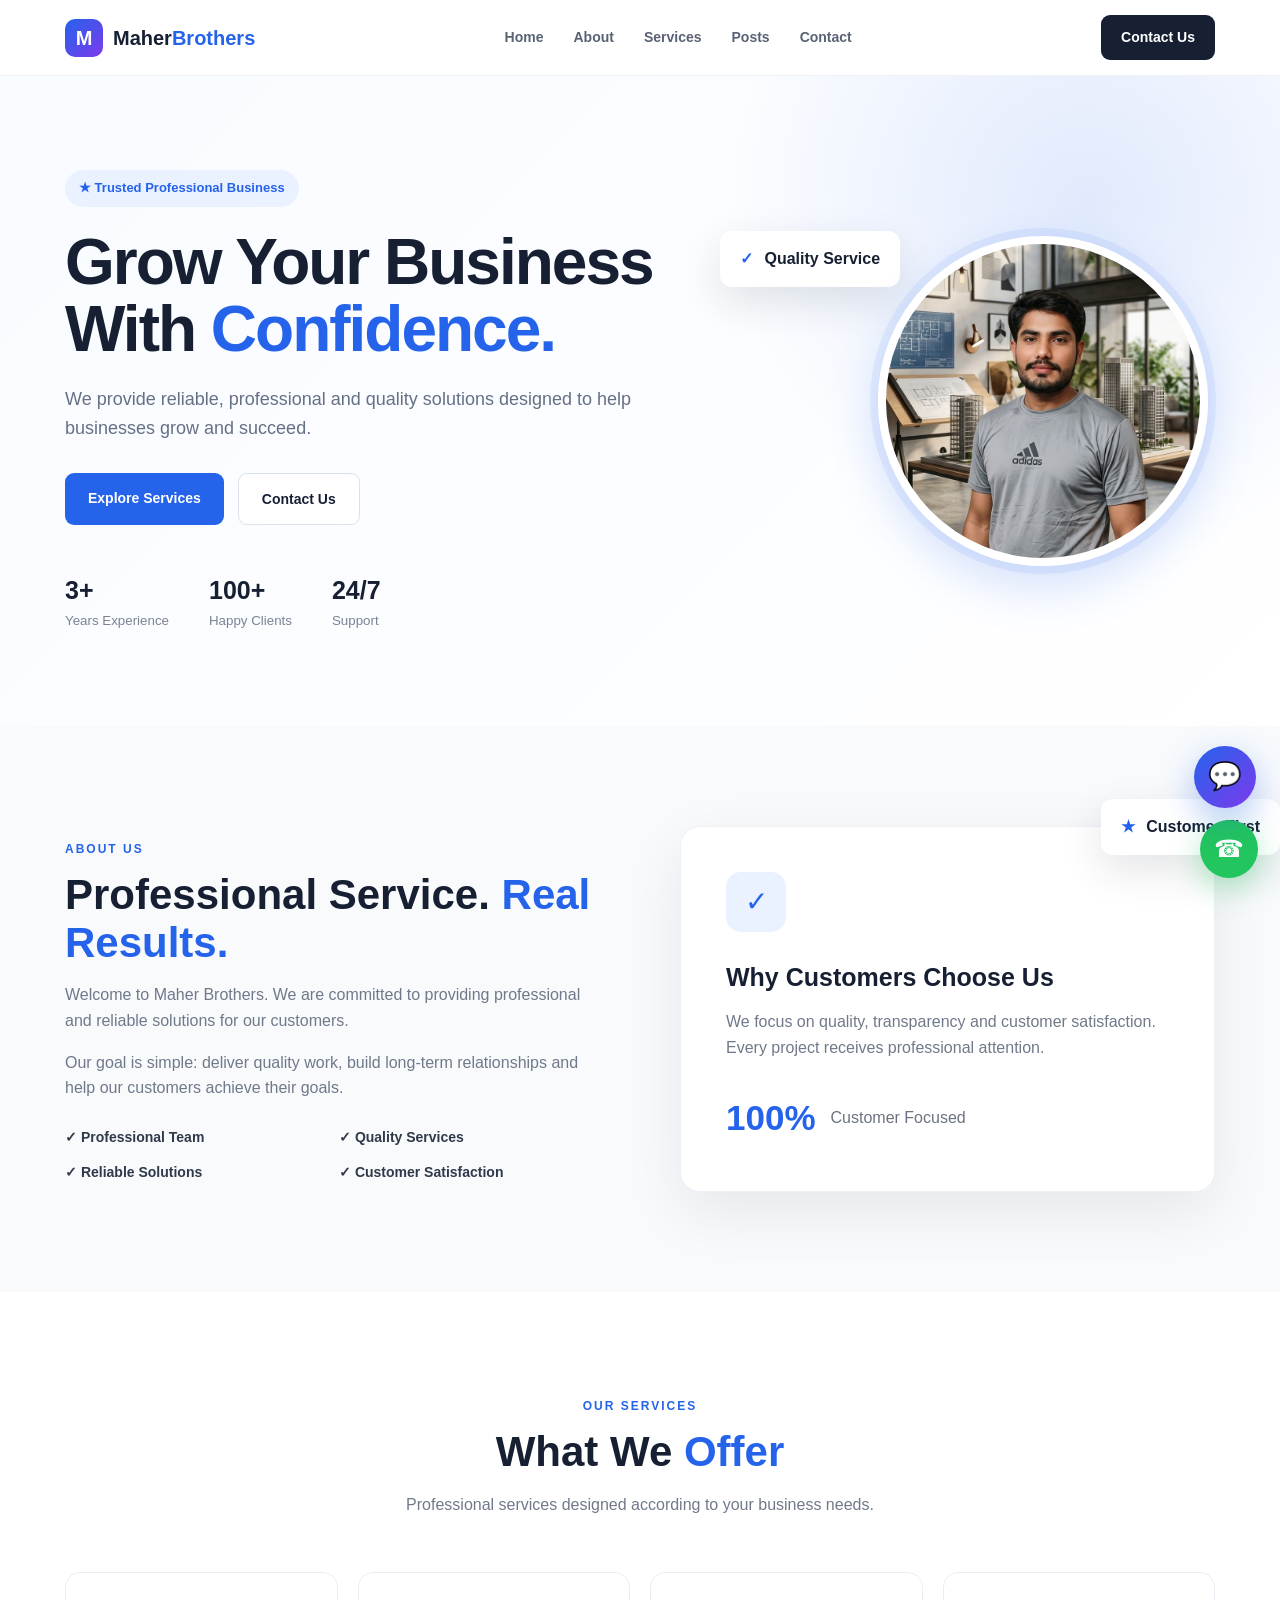
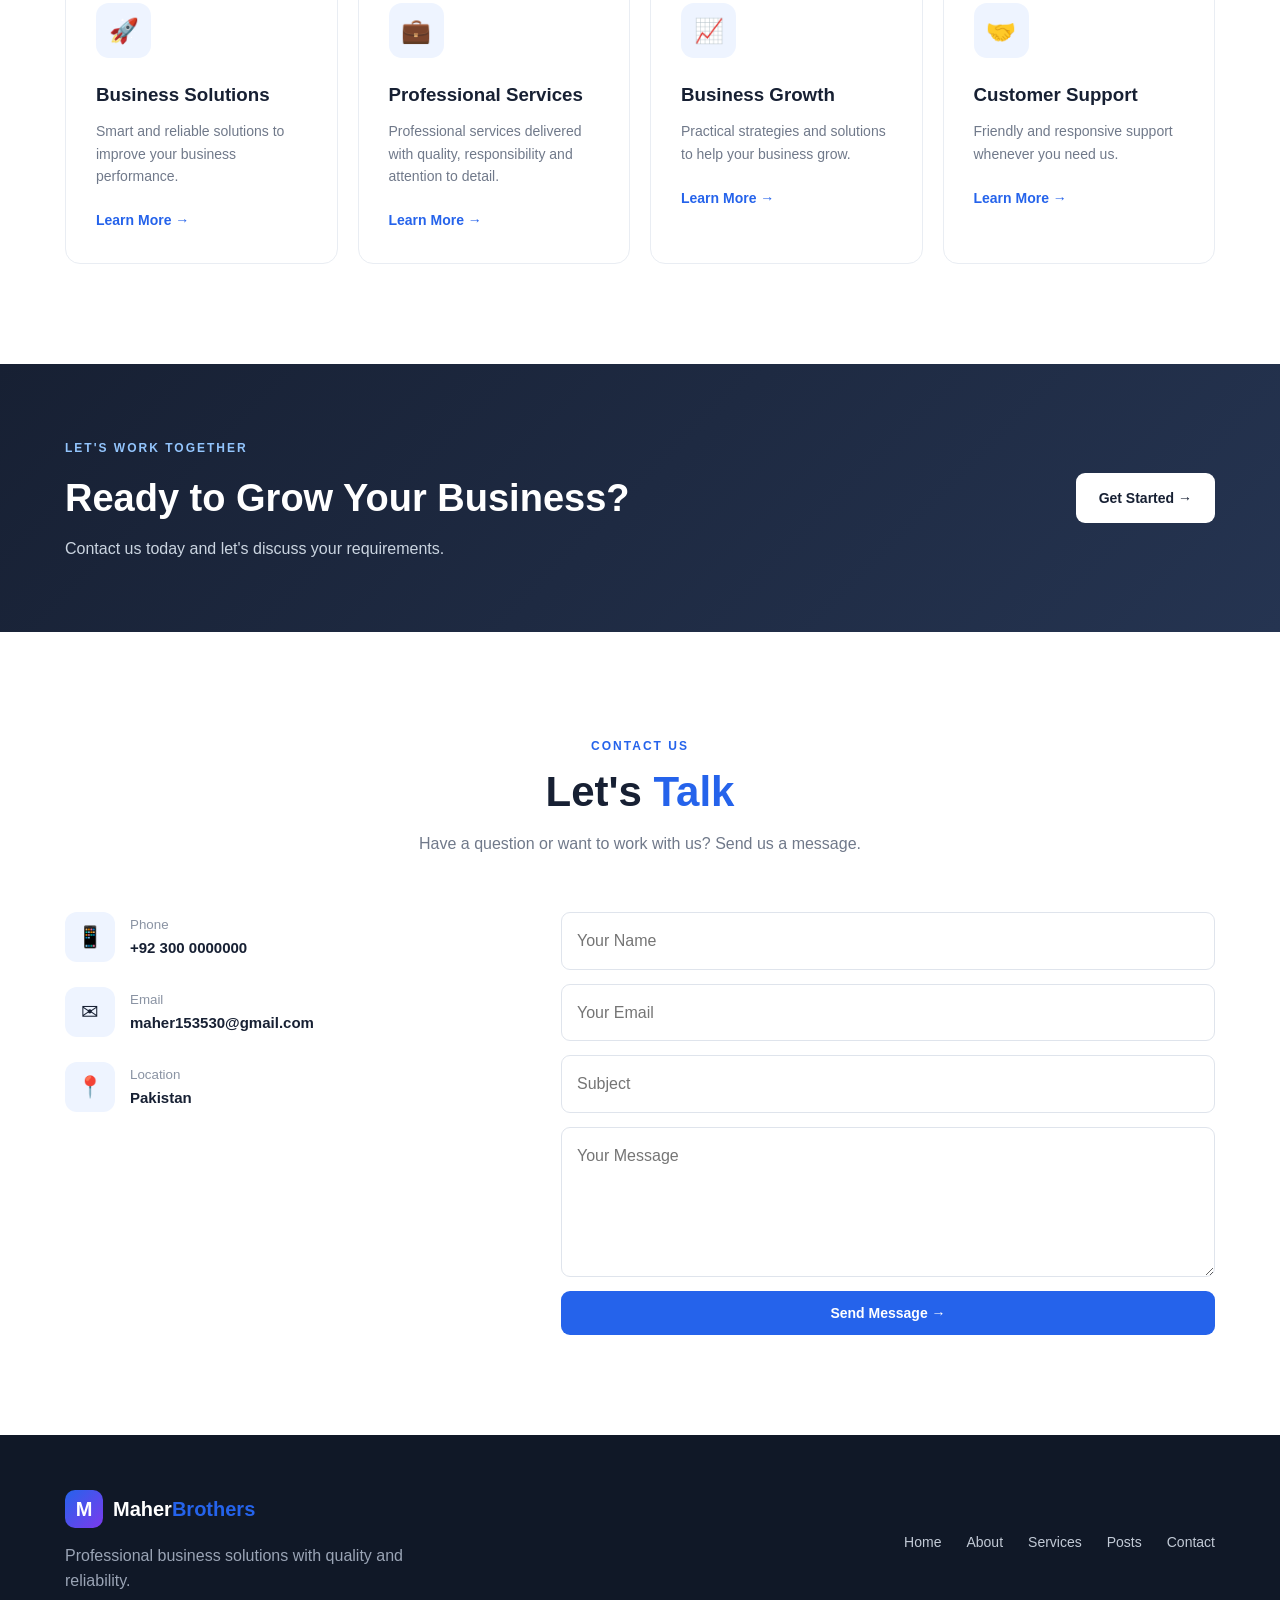
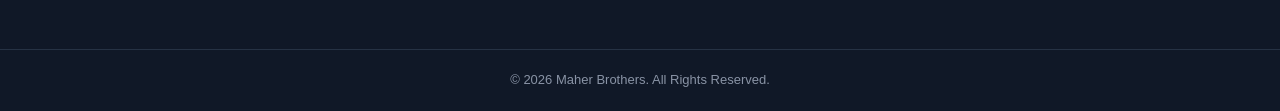
==== commit c8361377: "Update Maher Brothers website" ====
--- a/index.html
+++ b/index.html
@@ -26,16 +26,16 @@
         </a>
 
         <nav id="navMenu">
-            <a href="#home">Home</a>
-            <a href="#about">About</a>
-            <a href="#services">Services</a>
-            <a href="#posts">Posts</a>
-            <a href="#contact">Contact</a>
+           <a href="index.html">Home</a>
+<a href="index.html#about">About</a>
+<a href="index.html#services">Services</a>
+<a href="posts.html">Posts</a>
+<a href="index.html#contact">Contact</a>
         </nav>
 
-        <a href="#contact" class="nav-button">
-            Contact Us
-        </a>
+       <a href="index.html#contact" class="nav-button">
+    Contact Us
+</a>
 
         <button
             type="button"
@@ -112,13 +112,9 @@
                 <span>✓</span>
                 Quality Service
             </div>
-
-            <div class="business-circle">
-
-                <div class="circle-inner">
-                    <span>YOUR</span>
-                    <strong>BUSINESS</strong>
-                </div>
+<div class="business-">
+    <img src="My Pic.jpg" alt="Maher Brothers Banner">
+</div>
 
             </div>
 
@@ -284,192 +280,6 @@
     </div>
 
 </section>
-
-
-<!-- ================= POSTS ================= -->
-
-<section class="section posts-section" id="posts">
-
-    <div class="container">
-
-        <div class="section-heading">
-
-            <span class="section-tag">BUSINESS POSTS</span>
-
-            <h2>
-                Latest <span>Posts</span>
-            </h2>
-
-            <p>
-                Products, offers, announcements, images, videos and business
-                updates.
-            </p>
-
-        </div>
-
-
-        <!-- CREATE POST -->
-
-        <div class="post-admin">
-
-            <div class="post-admin-title">
-
-                <div>
-                    <span class="section-tag">CREATE POST</span>
-
-                    <h3>
-                        Create New Post
-                    </h3>
-
-                    <p>
-                        Every new post requires admin approval before publication.
-                    </p>
-                </div>
-
-                <span class="approval-badge">
-                    🔐 Approval Required
-                </span>
-
-            </div>
-
-
-            <input
-                type="text"
-                id="postTitle"
-                placeholder="Post title / Product name"
-                maxlength="150"
-            >
-
-
-            <textarea
-                id="postContent"
-                placeholder="Write product details, description, offer or announcement..."
-                maxlength="5000"
-            ></textarea>
-
-
-            <!-- PRODUCT OPTIONS -->
-
-            <div class="product-fields">
-
-                <input
-                    type="text"
-                    id="postPrice"
-                    placeholder="Price e.g. Rs. 5,000"
-                    maxlength="80"
-                >
-
-                <input
-                    type="text"
-                    id="postWhatsapp"
-                    placeholder="WhatsApp number e.g. 923001234567"
-                    maxlength="20"
-                >
-
-            </div>
-
-
-            <!-- MEDIA -->
-
-            <div class="media-area">
-
-                <h4>
-                    Add Media
-                </h4>
-
-                <p>
-                    You can attach an image, video or file.
-                </p>
-
-                <div class="media-buttons">
-
-                    <label
-                        class="media-btn"
-                        for="postImage">
-                        🖼️ Image
-                    </label>
-
-                    <input
-                        type="file"
-                        id="postImage"
-                        accept="image/*"
-                        hidden
-                    >
-
-
-                    <label
-                        class="media-btn"
-                        for="postVideo">
-                        🎥 Video
-                    </label>
-
-                    <input
-                        type="file"
-                        id="postVideo"
-                        accept="video/*"
-                        hidden
-                    >
-
-
-                    <label
-                        class="media-btn"
-                        for="postFile">
-                        📎 File
-                    </label>
-
-                    <input
-                        type="file"
-                        id="postFile"
-                        accept=".pdf,.doc,.docx,.xls,.xlsx,.txt,.zip"
-                        hidden
-                    >
-
-                </div>
-
-
-                <div
-                    id="selectedMedia"
-                    class="selected-media">
-                </div>
-
-
-                <div
-                    id="imagePreview"
-                    class="image-preview">
-                </div>
-
-            </div>
-
-
-            <button
-                type="button"
-                class="btn primary"
-                id="submitPostBtn">
-
-                + Submit Post for Approval
-
-            </button>
-
-
-            <div
-                id="postStatus"
-                class="post-status">
-            </div>
-
-        </div>
-
-
-        <!-- POSTS -->
-
-        <div
-            class="posts-grid"
-            id="postsContainer">
-        </div>
-
-    </div>
-
-</section>
-
 
 <!-- ================= CTA ================= -->
 
@@ -738,16 +548,15 @@
 
         </div>
 
-
-        <div class="footer-links">
-
-            <a href="#home">Home</a>
-            <a href="#about">About</a>
-            <a href="#services">Services</a>
-            <a href="#posts">Posts</a>
-            <a href="#contact">Contact</a>
-
-        </div>
+<div class="footer-links">
+
+    <a href="index.html">Home</a>
+    <a href="index.html#about">About</a>
+    <a href="index.html#services">Services</a>
+    <a href="posts.html">Posts</a>
+    <a href="index.html#contact">Contact</a>
+
+</div>
 
     </div>
 
--- a/style.css
+++ b/style.css
@@ -1246,4 +1246,248 @@
         right: 17px;
         bottom: 18px;
     }
+}
+/* ================================
+   MY PICTURE - HERO SECTION
+================================ */
+
+.business- {
+    width: 100%;
+    height: 420px;
+    display: flex;
+    justify-content: center;
+    align-items: center;
+    position: relative;
+}
+
+.business- img {
+    width: 330px !important;
+    height: 330px !important;
+    display: block;
+    object-fit: cover;
+    border-radius: 50%;
+    margin: 0 !important;
+    border: 8px solid #ffffff;
+    box-shadow:
+        0 20px 50px rgba(37, 99, 235, 0.20),
+        0 0 0 8px rgba(37, 99, 235, 0.08);
+    transition: all 0.3s ease;
+}
+
+.business- img:hover {
+    transform: translateY(-6px) scale(1.65);
+    box-shadow:
+        0 28px 60px rgba(37, 99, 235, 0.25),
+        0 0 0 8px rgba(37, 99, 235, 0.10);
+}
+
+
+/* ================================
+   MOBILE PICTURE
+================================ */
+
+@media(max-width:900px) {
+
+    .business- {
+        height: 350px;
+        justify-content: center;
+    }
+
+    .business- img {
+        width: 280px !important;
+        height: 280px !important;
+    }
+}
+
+
+@media(max-width:600px) {
+
+    .business- {
+        height: 300px;
+    }
+
+    .business- img {
+        width: 240px !important;
+        height: 240px !important;
+    }
+}
+.business- {
+    width: 100%;
+    height: 420px;
+    display: flex;
+    justify-content: center;
+    align-items: center;
+    position: relative;
+    transform: translateX(75px);
+}
+/* ================================
+   POST MEDIA VIEWER
+================================ */
+
+.post-media img,
+.post-media video {
+    cursor: pointer;
+}
+
+.media-popup {
+    position: fixed;
+    top: 0;
+    left: 0;
+    width: 100%;
+    height: 100%;
+    background: rgba(0, 0, 0, 0.90);
+    display: none;
+    align-items: center;
+    justify-content: center;
+    z-index: 9999;
+    padding: 20px;
+}
+
+.media-popup.show {
+    display: flex;
+}
+
+.media-popup img,
+.media-popup video {
+    max-width: 95%;
+    max-height: 90%;
+    object-fit: contain;
+    border-radius: 10px;
+}
+
+.media-popup-close {
+    position: absolute;
+    top: 20px;
+    right: 25px;
+    width: 45px;
+    height: 45px;
+    border: none;
+    border-radius: 50%;
+    background: white;
+    color: #172033;
+    font-size: 28px;
+    cursor: pointer;
+}
+/* ================================
+   POST SEARCH
+================================ */
+
+.post-search {
+    width: 100%;
+    max-width: 800px;
+    margin: 0 auto 35px;
+}
+
+.post-search-box {
+    position: relative;
+    display: flex;
+    align-items: center;
+    width: 100%;
+}
+
+.post-search-icon {
+    position: absolute;
+    left: 17px;
+    font-size: 18px;
+    pointer-events: none;
+}
+
+#postSearch {
+    width: 100%;
+    height: 54px;
+    padding: 0 48px 0 48px;
+    border: 1px solid #dce1e9;
+    border-radius: 12px;
+    outline: none;
+    background: white;
+    color: #172033;
+    font-size: 15px;
+    box-shadow: 0 8px 25px rgba(15,23,42,.05);
+    transition: .3s;
+}
+
+#postSearch::placeholder {
+    color: #98a2b3;
+}
+
+#postSearch:focus {
+    border-color: #2563eb;
+    box-shadow: 0 0 0 4px rgba(37,99,235,.08);
+}
+
+.clear-search {
+    position: absolute;
+    right: 12px;
+    width: 32px;
+    height: 32px;
+    display: none;
+    align-items: center;
+    justify-content: center;
+    border: none;
+    border-radius: 50%;
+    background: #eef2f7;
+    color: #667085;
+    font-size: 22px;
+    line-height: 1;
+    cursor: pointer;
+}
+
+.clear-search:hover {
+    background: #e2e8f0;
+    color: #172033;
+}
+
+.clear-search.show {
+    display: flex;
+}
+
+.search-result-count {
+    min-height: 20px;
+    margin-top: 10px;
+    text-align: center;
+    color: #7a8394;
+    font-size: 13px;
+    font-weight: 600;
+}
+
+
+/* ================================
+   NO SEARCH RESULTS
+================================ */
+
+.no-search-results {
+    grid-column: 1 / -1;
+    text-align: center;
+    padding: 45px 25px;
+    background: white;
+    border: 1px solid #e6eaf0;
+    border-radius: 15px;
+}
+
+.no-search-results h3 {
+    margin-bottom: 8px;
+    color: #172033;
+}
+
+.no-search-results p {
+    color: #697386;
+    font-size: 14px;
+}
+
+
+/* ================================
+   MOBILE SEARCH
+================================ */
+
+@media(max-width:600px) {
+
+    .post-search {
+        margin-bottom: 25px;
+    }
+
+    #postSearch {
+        height: 50px;
+        font-size: 14px;
+    }
+
 }
